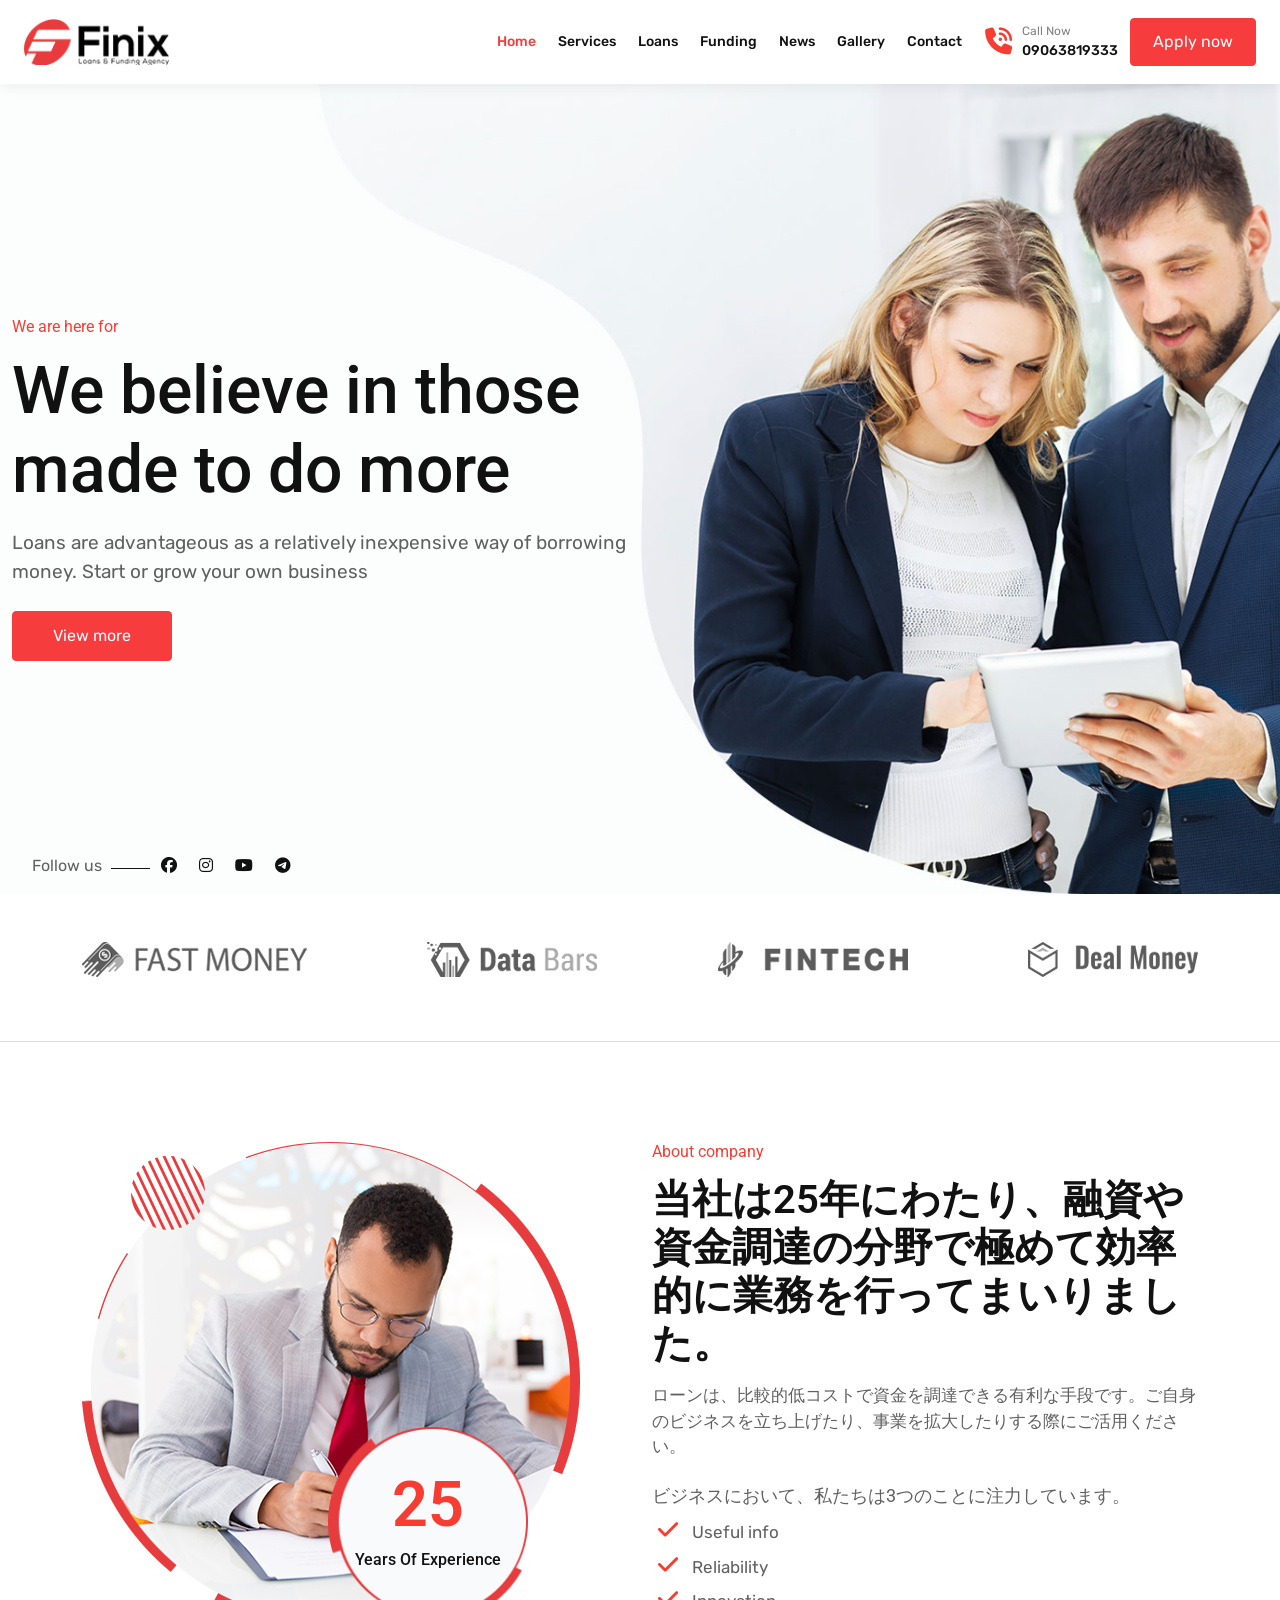
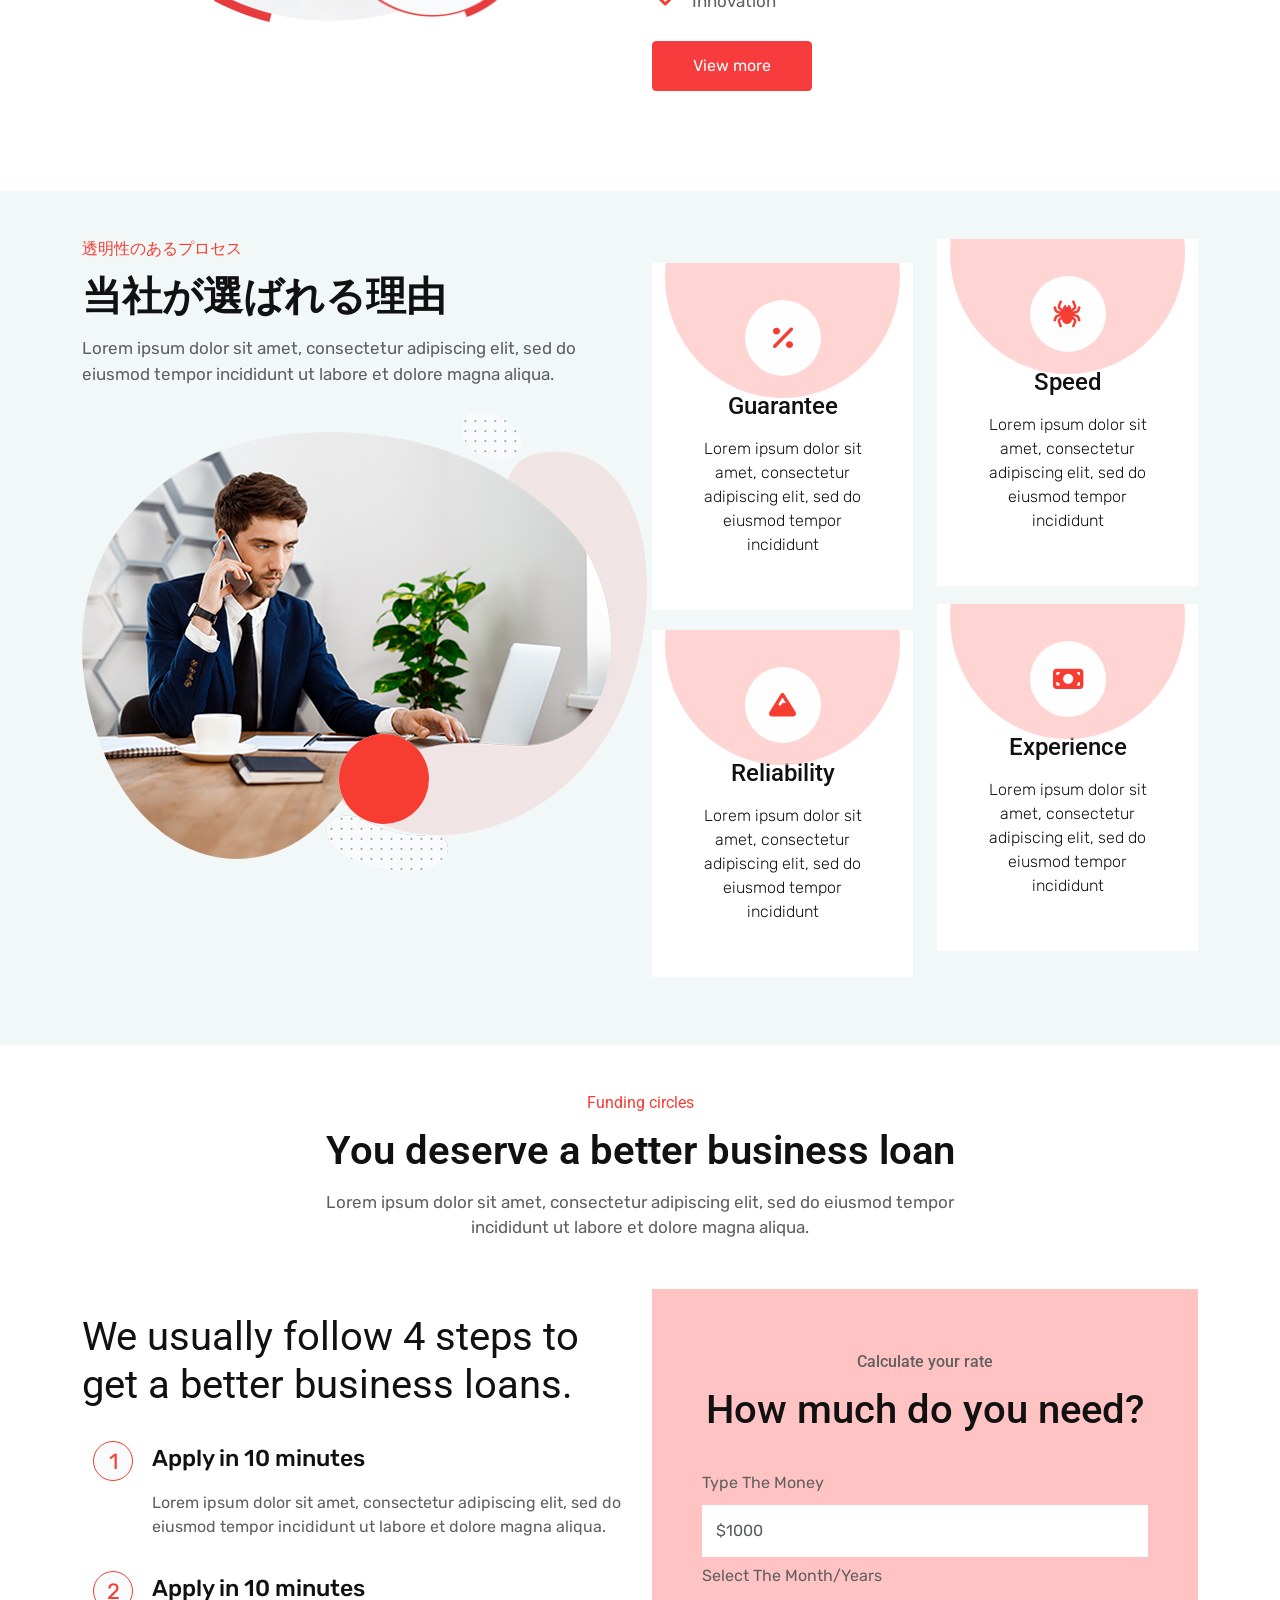
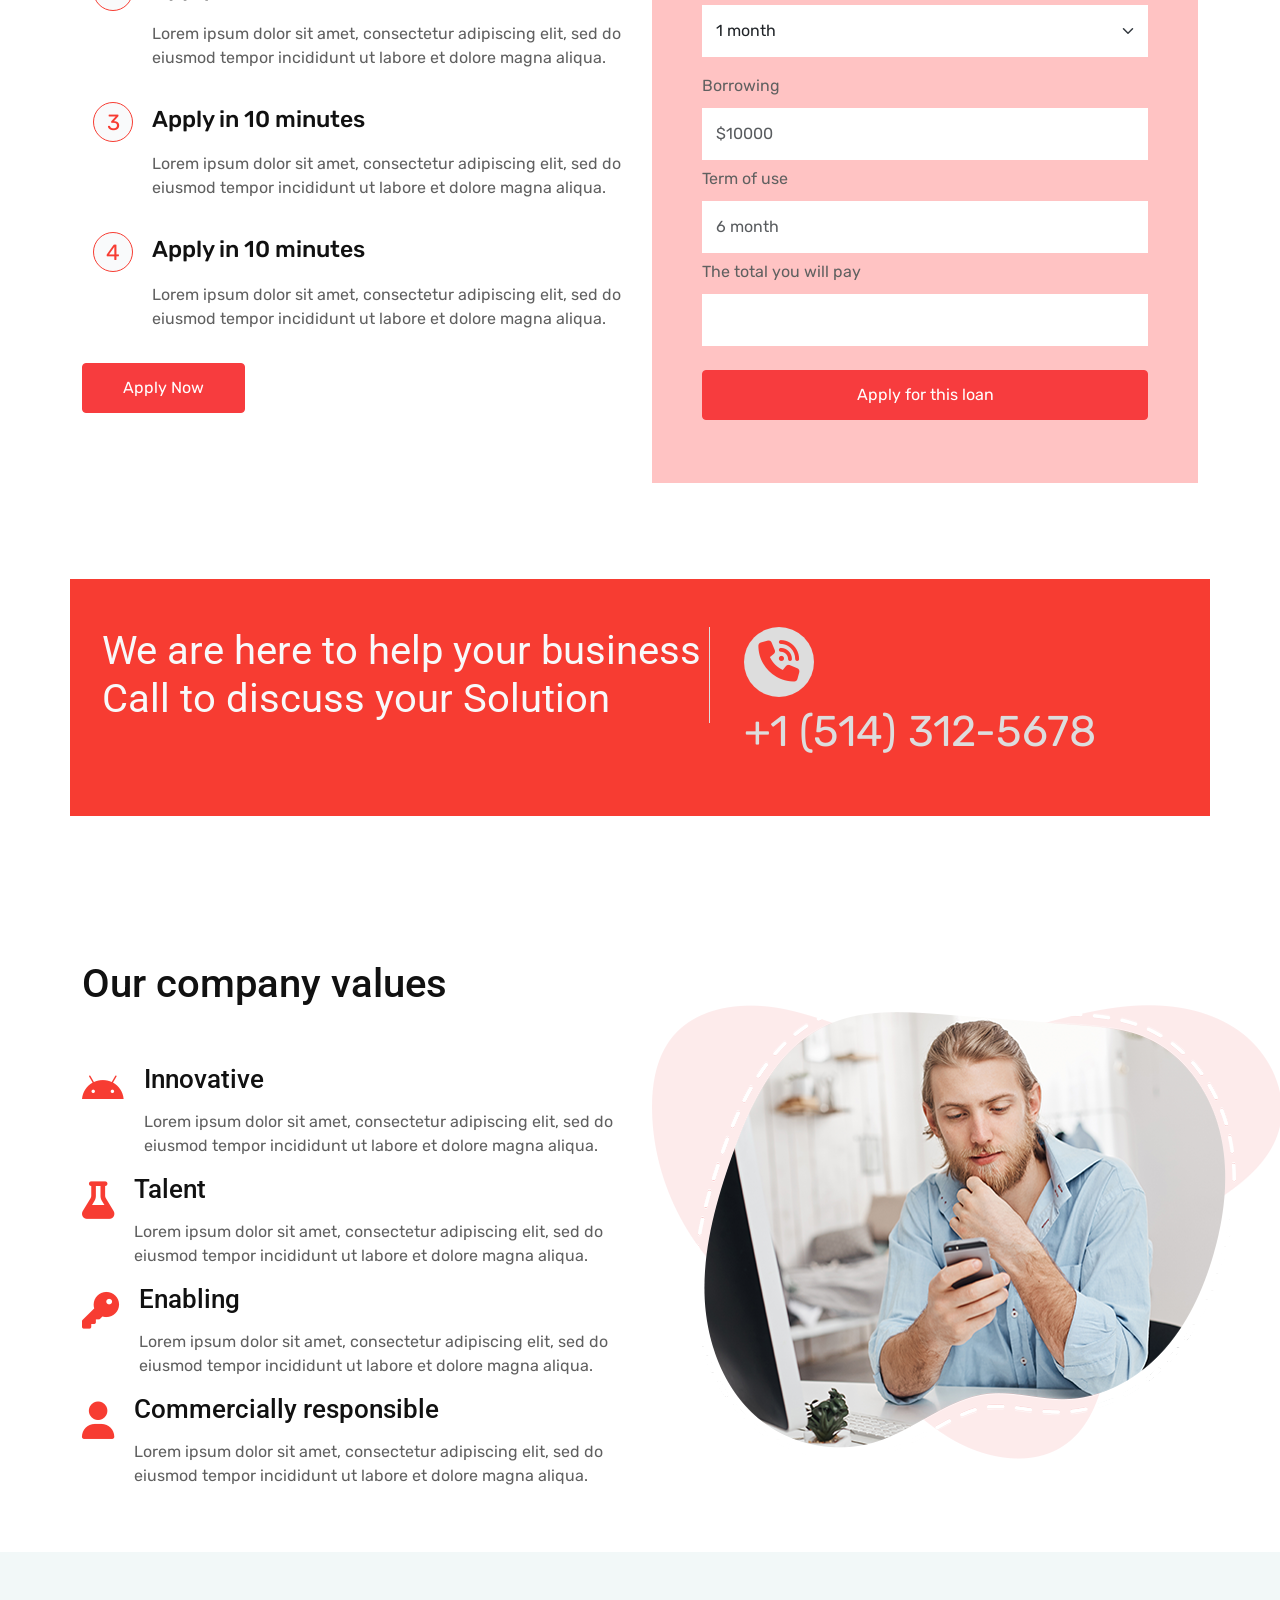
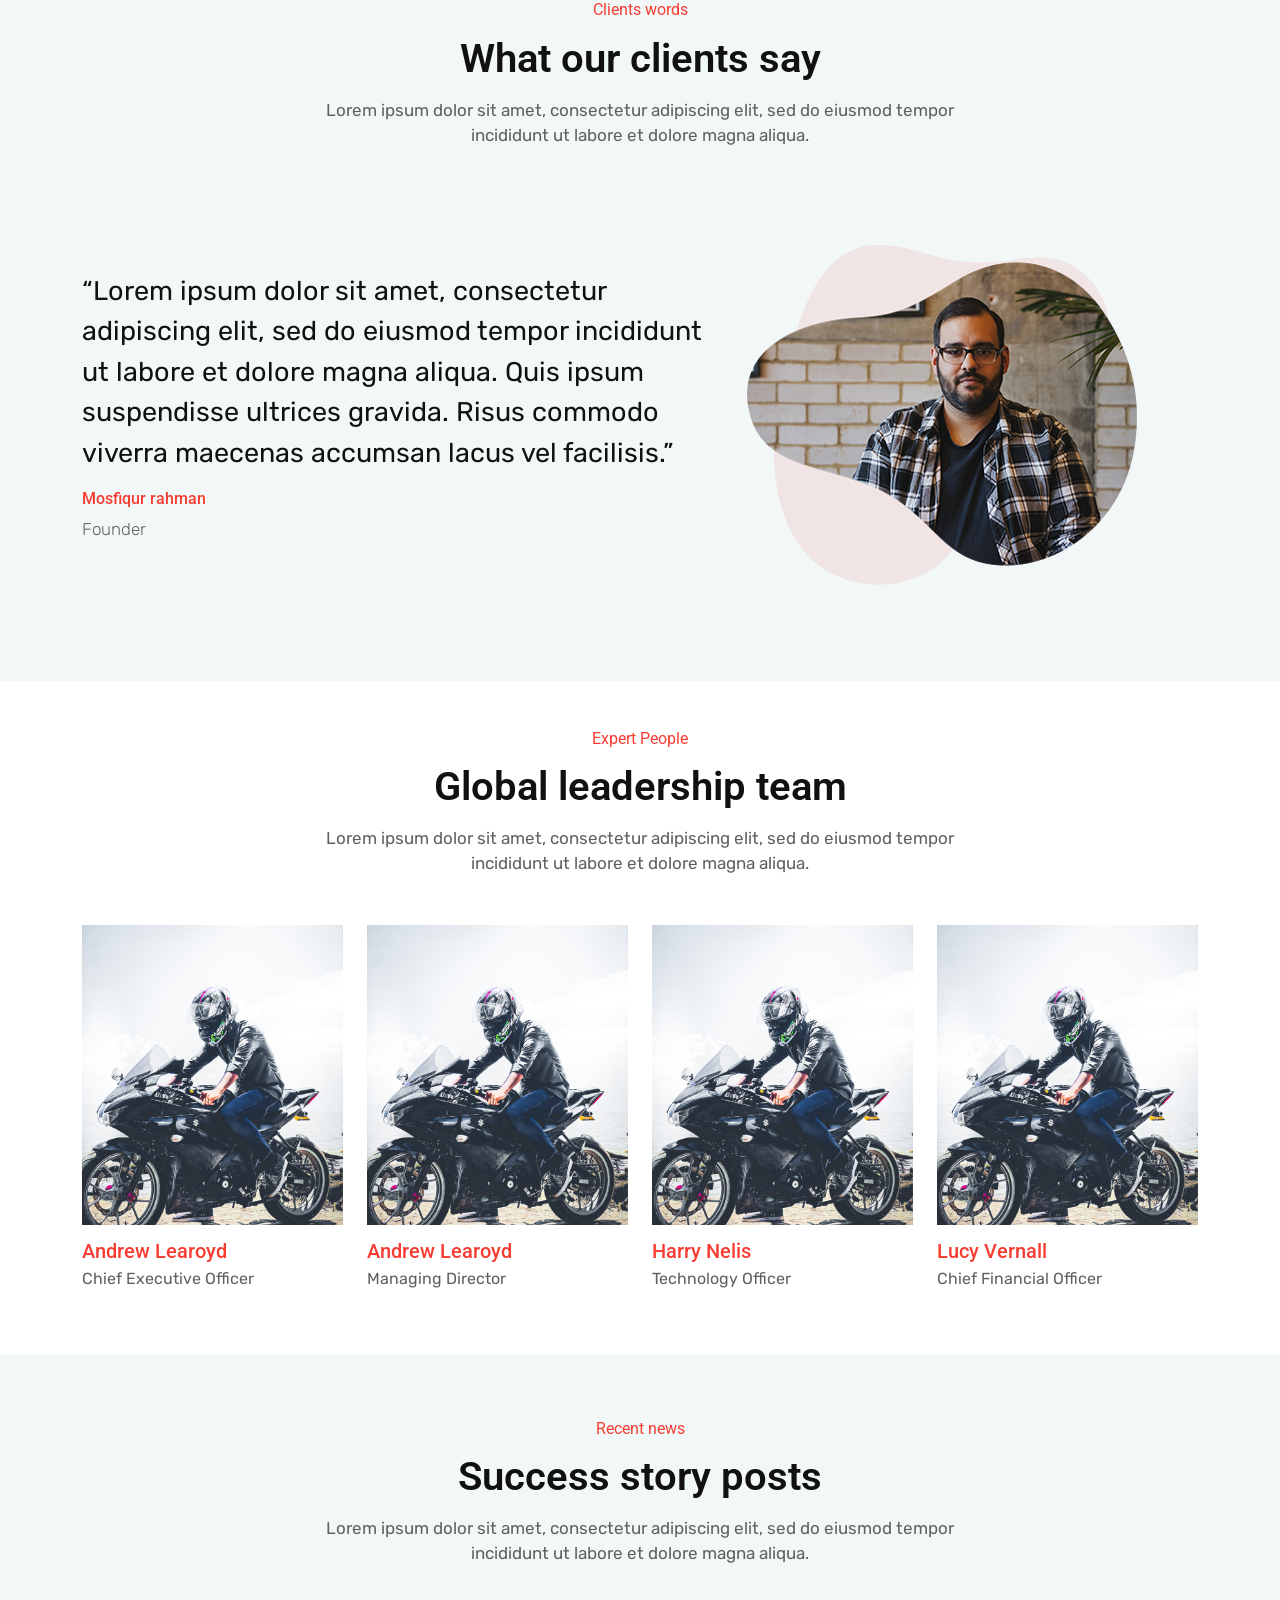
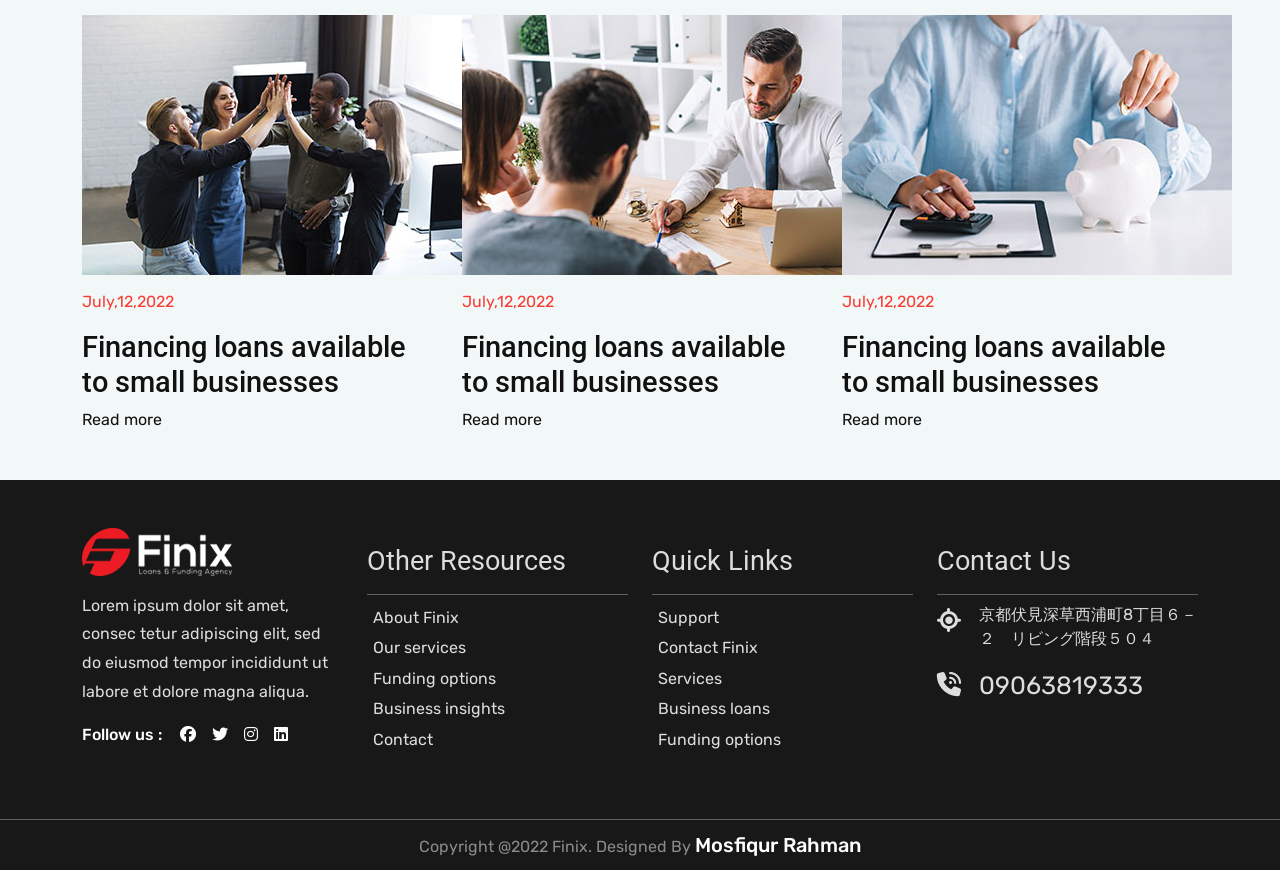
==== index.html @ c104e373 "Add files via upload" ====
<!doctype html>
<html lang="en">

<head>
  <title>Finix</title>
  <!-- Required meta tags -->
  <meta charset="utf-8">
  <meta name="viewport" content="width=device-width, initial-scale=1, shrink-to-fit=no">

  <!-- Font--->
    <link rel="preconnect" href="https://fonts.googleapis.com">
    <link rel="preconnect" href="https://fonts.gstatic.com" crossorigin>
    <link href="https://fonts.googleapis.com/css2?family=Rubik:ital,wght@0,300;0,400;0,500;0,600;0,700;0,800;1,300;1,400;1,500;1,600;1,700&display=swap" rel="stylesheet">
    <link rel="preconnect" href="https://fonts.googleapis.com">
    <link rel="preconnect" href="https://fonts.gstatic.com" crossorigin>
    <link href="https://fonts.googleapis.com/css2?family=Roboto:ital,wght@0,300;0,400;0,500;0,700;0,900;1,300;1,400;1,500;1,700&display=swap" rel="stylesheet">  
    <link rel="stylesheet" href="https://cdnjs.cloudflare.com/ajax/libs/font-awesome/6.2.1/css/all.min.css" integrity="sha512-MV7K8+y+gLIBoVD59lQIYicR65iaqukzvf/nwasF0nqhPay5w/9lJmVM2hMDcnK1OnMGCdVK+iQrJ7lzPJQd1w==" crossorigin="anonymous" referrerpolicy="no-referrer" />
    <!-- Bootstrap CSS v5.2.1 -->
    <link href="https://cdn.jsdelivr.net/npm/bootstrap@5.2.1/dist/css/bootstrap.min.css" rel="stylesheet"
    integrity="sha384-iYQeCzEYFbKjA/T2uDLTpkwGzCiq6soy8tYaI1GyVh/UjpbCx/TYkiZhlZB6+fzT" crossorigin="anonymous">
    <link rel="stylesheet" href="style.css">

</head>

<body>

    <nav class="navbar navbar-expand-xl navbar-light bg-light main-header sticky-top">
        <div class="container-fluid">

        <a class="navbar-brand" href="index.html"><img src="./img/logo.png" alt="Finix home"></a>

        <button class="navbar-toggler d-lg-none" type="button" data-bs-toggle="collapse" data-bs-target="#collapsibleNavId" aria-controls="collapsibleNavId"
          aria-expanded="false" aria-label="Toggle navigation">
          <span class="navbar-toggler-icon"></span>
        </button>

        <div class="collapse navbar-collapse justify-content-end" id="collapsibleNavId">

          <ul class="navbar-nav our-menu">
              <li><a href="index.html" aria-current="page">Home</a></li>
              <li><a href="New%20folder/services.html">Services</a></li>
              <li><a href="New%20folder/loans.html">Loans</a></li>
              <li><a href="New%20folder/funding.html">Funding</a></li>
              <li><a href="New%20folder/news.html">News</a></li>
              <li><a href="New%20folder/gallary.html">Gallery</a></li>
              <li><a href="New%20folder/contact.html">Contact</a></li>
          </ul>
          <div class="header-info d-flex align-items-center">
            <div class="header-call clearfix">
              <div class="header-call-icon float-start mr-3 h-100">
                <span> <i class="fas fa-phone-volume"></i> </span>
              </div>
              <div class="header-call-info">
                <span class="d-block">Call Now</span>
                <a class="d-block" href="tel:0906381933">09063819333</a>
              </div>
            </div>
            <div class="header-button">
              <a href="New%20folder/contact.html" class="btn btn-primary">Apply now</a>
            </div>
          </div>

        </div>
      </div>
    </nav>
    
    <section class="slider-section">
      <div class="container-fluid">
        <div class="row">
          <div class="col-lg-6 slider-content-wrap">
            <div class="slider-content">
              <h6>We are here for</h6>
              <h1>We believe in those made to do more</h1>
              <p>Loans are advantageous as a relatively inexpensive way of borrowing money. Start or grow your own business</p>
              <a href="New%20folder/services.html" class="btn btn-primary">View more</a>
            </div>
            <div class="slider-social">
              <ul class="d-flex">
                <li><span>Follow us</span></li>
                <li><a href="#"><i class="fab fa-facebook"></i></a></li>
                <li><a href="#"><i class="fab fa-instagram"></i></a></li>
                <li><a href="#"><i class="fab fa-youtube"></i></a></li>
                <li><a href="#"><i class="fab fa-telegram"></i></a></li>
              </ul>
            </div>
          </div>
        </div>
      </div>
    </section>
    
    <section class="logo-section py-5">
      <div class="container">
        <div class="row">
          <div class="col-lg-12">
            <div class="client-logo">
              <ul class="d-flex justify-content-between">
                <li><img src="./img/image1.png" alt=""></li>
                <li><img src="./img/image2.png" alt=""></li>
                <li><img src="./img/image4.png" alt=""></li>
                <li><img src="./img/image5.png" alt=""></li>
              </ul>
            </div>
          </div>
        </div>
      </div>
    </section>

    <section class="about-section">
      <div class="container">
        <div class="row">
          <div class="col-lg-6">
            <div class="about-logo">
              <img src="./img/image3.png" alt="">
              <div class="about-logo-text">
                <div class="about-inner-text">
                  <h1>25</h1>
                  <h6>Years Of Experience</h6>
                </div>
              </div>
            </div>
          </div>
          <div class="col-lg-6">
            <div class="about-content">
              <h6>About company</h6>
              <h2>当社は25年にわたり、融資や資金調達の分野で極めて効率的に業務を行ってまいりました。</h2>
              <p>ローンは、比較的低コストで資金を調達できる有利な手段です。ご自身のビジネスを立ち上げたり、事業を拡大したりする際にご活用ください。</p>
              <h5>ビジネスにおいて、私たちは3つのことに注力しています。</h5>
              <ul>
                <li> <span><i class="fas fa-check"></i></span> Useful info</li>
                <li> <span><i class="fas fa-check"></i></span> Reliability</li>
                <li> <span><i class="fas fa-check"></i></span> Innovation</li>
              </ul>
              <a href="New%20folder/services.html" class="btn btn-primary mt-2">View more</a>
            </div>
          </div>
        </div>
      </div>
    </section>

    <section class="why-chosse-us py-5">
      <div class="container">
        <div class="row">
          <div class="col-lg-6">
            <div class="why-us-text">
              <div class="about-content">
                <h6>透明性のあるプロセス</h6>
                <h2>当社が選ばれる理由</h2>
                <p>Lorem ipsum dolor sit amet, consectetur adipiscing elit, sed do eiusmod tempor incididunt ut labore et dolore magna aliqua.</p>
                <img src="./img/choose.png" alt="">
                <a href="#" class="play-animation-btn"><i class="fas fa-play-circle"></i></a>
              </div>
            </div>
          </div>
          <div class="col-lg-6">
            <div class="row">

              <div class="col-lg-6">
                <div class="features-item text-center mt-4">
                  <div class="ft-icon">
                    <i class="fas fa-percent"></i>
                  </div>
                  <h4 class="mb-3 mt-3">Guarantee</h4>
                  <p>Lorem ipsum dolor sit amet, consectetur adipiscing elit, sed do eiusmod tempor incididunt</p>
                </div>
              </div>
              <div class="col-lg-6">
                <div class="features-item text-center">
                  <div class="ft-icon">
                    <i class="fas fa-spider"></i>
                  </div>
                  <h4 class="mb-3 mt-3">Speed</h4>
                  <p>Lorem ipsum dolor sit amet, consectetur adipiscing elit, sed do eiusmod tempor incididunt</p>
                </div>
              </div>
              <div class="col-lg-6">
                <div class="features-item text-center">
                  <div class="ft-icon">
                    <i class="fas fa-mountain"></i>
                  </div>
                  <h4 class="mb-3 mt-3">Reliability</h4>
                  <p>Lorem ipsum dolor sit amet, consectetur adipiscing elit, sed do eiusmod tempor incididunt</p>
                </div>
              </div>
              <div class="col-lg-6">
                <div class="features-item text-center last-col">
                  <div class="ft-icon">
                    <i class="fas fa-money-bill"></i>
                  </div>
                  <h4 class="mb-3 mt-3">Experience</h4>
                  <p>Lorem ipsum dolor sit amet, consectetur adipiscing elit, sed do eiusmod tempor incididunt</p>
                </div>
              </div>
            </div>
          </div>
        </div>
      </div>
    </section>

    <section class="apply-section py-5">
      <div class="container">
        <div class="row">
          <div class="col">
            <div class="apply-title text-center mb-5">
              <div class="about-content">
                <h6>Funding circles</h6>
                <h2>You deserve a better business loan</h2>
                <p>Lorem ipsum dolor sit amet, consectetur adipiscing elit, sed do eiusmod tempor <br> incididunt  ut labore et dolore magna aliqua.</p>
              </div>
            </div>
          </div>
        </div>
        <div class="row">
          <div class="col-lg-6">
            <div class="apply-left-text">
              <h2 class="py-4">We usually follow 4 steps to get a better business loans.</h2>
              <div class="apply-item">
                <ul>
                  <li data-count="1">
                    <strong>Apply in 10 minutes</strong>
                    <p>Lorem ipsum dolor sit amet, consectetur adipiscing elit, sed do eiusmod tempor incididunt ut labore et dolore magna aliqua.</p>
                  </li>
                  <li data-count="2">
                    <strong>Apply in 10 minutes</strong>
                    <p>Lorem ipsum dolor sit amet, consectetur adipiscing elit, sed do eiusmod tempor incididunt ut labore et dolore magna aliqua.</p>
                  </li>
                  <li data-count="3">
                    <strong>Apply in 10 minutes</strong>
                    <p>Lorem ipsum dolor sit amet, consectetur adipiscing elit, sed do eiusmod tempor incididunt ut labore et dolore magna aliqua.</p>
                  </li>
                  <li data-count="4">
                    <strong>Apply in 10 minutes</strong>
                    <p>Lorem ipsum dolor sit amet, consectetur adipiscing elit, sed do eiusmod tempor incididunt ut labore et dolore magna aliqua.</p>
                  </li>
                </ul>
                <a href="New%20folder/contact.html" class="btn btn-primary">Apply Now</a>
              </div>
            </div>
          </div>
          <div class="col-lg-6">
            <div class="Calculate-rate">
              <div class="Calculate-title text-center">
                <h6>Calculate your rate</h6>
                <h2>How much do you need?</h2>
              </div>
              <div class="Calculate-from">

                <div class="form-group">
                  <label for="Type The Money">Type The Money</label>
                  <input type="text"
                    class="form-control"  id="Type The Money" aria-describedby="helpId" placeholder="$1000">
                </div>
                <div class="form-group">
                  <label for="Select" class="form-label">Select The Month/Years</label>
                  <select class="form-select form-select-md"  id="Select">
                    <option selected>1 month</option>
                    <option value="">2 month</option>
                    <option value="">3 month</option>
                    <option value="">4 month</option>
                    <option value="">5 month</option>
                    <option value="">6 month</option>
                    <option value="">7 month</option>
                  </select>
                </div>
                <div class="form-group">
                  <label for="Borrowing">Borrowing</label>
                  <input type="text"
                    class="form-control"  id="Borrowing" aria-describedby="helpId" placeholder="$10000">
                </div>
                <div class="form-group">
                  <label for="Term of use">Term of use</label>
                  <input type="text"
                    class="form-control"  id="Term of use" aria-describedby="helpId" placeholder="6 month">
                </div>
                <div class="form-group">
                  <label for="The total you will pay">The total you will pay</label>
                  <input type="text"
                    class="form-control"  id="The total you will pay" aria-describedby="helpId" placeholder="">
                </div>
                <button class="btn btn-primary w-100 mt-4">Apply for this loan</button>

              </div>
            </div>
          </div>
        </div>
      </div>
    </section>


    <section class="solution-section py-5">
      <div class="container">
        <div class="row s-r py-5 text-light">
          <div class="col-lg-7">
            <div class="solution-text">
              <h1>We are here to help your business Call to discuss your Solution</h1>
            </div>
          </div>
          <div class="col-lg-5 clearfix">
            <div class="solution-call-icon float-start">
               <i class="fas fa-phone-volume"></i>
            </div>
            <div class="solution-call">
              <a href="tel:+1 (514) 312-5678">+1 (514) 312-5678</a>
            </div>
          </div>
        </div>
      </div>
    </section>

    <section class="values-section py-5">
      <div class="container">
        <div class="row">
          <div class="col-lg-6">
            <div class="values-title">
              <h2 class="py-5">Our company values</h2>

              <div class="values-items d-flex">
                <div class="values-icon">
                  <i class="fa-brands fa-android"></i>
                </div>
                <div class="values-texts">
                  <h4>Innovative</h4>
                  <p>Lorem ipsum dolor sit amet, consectetur adipiscing elit, sed do eiusmod tempor incididunt ut labore et dolore magna aliqua.</p>
                </div>
              </div>
              <div class="values-items d-flex">
                <div class="values-icon">
                  <i class="fa-solid fa-flask"></i>
                </div>
                <div class="values-texts">
                  <h4>Talent</h4>
                  <p>Lorem ipsum dolor sit amet, consectetur adipiscing elit, sed do eiusmod tempor incididunt ut labore et dolore magna aliqua.</p>
                </div>
              </div>
              <div class="values-items d-flex">
                <div class="values-icon">
                  <i class="fa-solid fa-key"></i>
                </div>
                <div class="values-texts">
                  <h4>Enabling</h4>
                  <p>Lorem ipsum dolor sit amet, consectetur adipiscing elit, sed do eiusmod tempor incididunt ut labore et dolore magna aliqua.</p>
                </div>
              </div>
              <div class="values-items d-flex">
                <div class="values-icon">
                  <i class="fa-solid fa-user"></i>
                </div>
                <div class="values-texts">
                  <h4>Commercially responsible</h4>
                  <p>Lorem ipsum dolor sit amet, consectetur adipiscing elit, sed do eiusmod tempor incididunt ut labore et dolore magna aliqua.</p>
                </div>
              </div>

            </div>
          </div>
          <div class="col-lg-6">
            <div class="values-p">
              <img src="./img/company2.png" alt="">
            </div>
          </div>
        </div>
      </div>
    </section>

    <section class="testimonial-section py-5">
      <div class="container">
        <div class="row">
          <div class="col-lg-2"></div>
          <div class="col-lg-8">
            <div class="apply-title text-center mb-5">
              <div class="about-content">
                <h6>Clients words</h6>
                <h2>What our clients say</h2>
                <p>Lorem ipsum dolor sit amet, consectetur adipiscing elit, sed do eiusmod tempor <br> incididunt  ut labore et dolore magna aliqua.</p>
              </div>
            </div>
          </div>
          <div class="col-lg-2"></div>
        </div>
        <div class="row align-items-center py-5">
          <div class="col-lg-7">
            <div class="testimonial-item">
               <p>“Lorem ipsum dolor sit amet, consectetur adipiscing elit, sed do eiusmod tempor incididunt ut labore et dolore magna aliqua. Quis ipsum suspendisse ultrices gravida. Risus commodo viverra maecenas accumsan lacus vel facilisis.”</p>
               <div class="client-name">
                <h6>Mosfiqur rahman</h6>
                <p class="lead">Founder</p>
               </div>
            </div>
          </div>
          <div class="col-lg-5">
            <div class="client-img">
              <img src="./img/man.png" alt="">
            </div>
          </div>
        </div>
      </div>
    </section>

    <section class="team-section py-5">
      <div class="container">
        <div class="row">
          <div class="col">
            <div class="apply-title text-center mb-5">
              <div class="about-content">
                <h6>Expert People</h6>
                <h2> Global leadership team</h2>
                <p>Lorem ipsum dolor sit amet, consectetur adipiscing elit, sed do eiusmod tempor <br> incididunt  ut labore et dolore magna aliqua.</p>
              </div>
            </div>
          </div>
        </div>
        <div class="row">

          <div class="col-lg-3">
            <div class="team-img">
              <img class="team-photo-robel" src="./img/robel.jpg" alt="Robel">
              <div class="member-social">
                <ul>
                  <li><a href="https://www.facebook.com/Mosfiqur69"><i class="fab fa-facebook"></i></a></li>
                  <li><a href="https://www.instagram.com/rahman_mosfiq?igsh=MW5zYWMyODRrdXBiMw%3D%3D&utm_source=qr"><i class="fab fa-instagram"></i></a></li>
                  <li><a href="#"><i class="fab fa-twitter"></i></a></li>
                  <li><a href="#"><i class="fab fa-telegram"></i></a></li>
                </ul>
              </div>
              <div class="member-content">
                <h5>Andrew Learoyd</h5>
                <p>Chief Executive Officer</p>
              </div>
            </div>
          </div>
          <div class="col-lg-3">
            <div class="team-img">
              <img class="team-photo-robel" src="./img/robel.jpg" alt="Robel">
              <div class="member-social">
                <ul>
                  <li><a href="https://www.facebook.com/Mosfiqur69"><i class="fab fa-facebook"></i></a></li>
                  <li><a href="https://www.instagram.com/rahman_mosfiq?igsh=MW5zYWMyODRrdXBiMw%3D%3D&utm_source=qr"><i class="fab fa-instagram"></i></a></li>
                  <li><a href="#"><i class="fab fa-twitter"></i></a></li>
                  <li><a href="#"><i class="fab fa-telegram"></i></a></li>
                </ul>
              </div>
              <div class="member-content">
                <h5>Andrew Learoyd</h5>
                <p>Managing Director</p>
              </div>
            </div>
          </div>
          <div class="col-lg-3">
            <div class="team-img">
              <img class="team-photo-robel" src="./img/robel.jpg" alt="Robel">
              <div class="member-social">
                <ul>
                  <li><a href="https://www.facebook.com/Mosfiqur69"><i class="fab fa-facebook"></i></a></li>
                  <li><a href="https://www.instagram.com/rahman_mosfiq?igsh=MW5zYWMyODRrdXBiMw%3D%3D&utm_source=qr"><i class="fab fa-instagram"></i></a></li>
                  <li><a href="#"><i class="fab fa-twitter"></i></a></li>
                  <li><a href="#"><i class="fab fa-telegram"></i></a></li>
                </ul>
              </div>
              <div class="member-content">
                <h5>Harry Nelis</h5>
                <p>Technology Officer</p>
              </div>
            </div>
          </div>
          <div class="col-lg-3">
            <div class="team-img">
              <img class="team-photo-robel" src="./img/robel.jpg" alt="Robel">
              <div class="member-social">
                <ul>
                  <li><a href="https://www.facebook.com/Mosfiqur69"><i class="fab fa-facebook"></i></a></li>
                  <li><a href="https://www.instagram.com/rahman_mosfiq?igsh=MW5zYWMyODRrdXBiMw%3D%3D&utm_source=qr"><i class="fab fa-instagram"></i></a></li>
                  <li><a href="#"><i class="fab fa-twitter"></i></a></li>
                  <li><a href="#"><i class="fab fa-telegram"></i></a></li>
                </ul>
              </div>
              <div class="member-content">
                <h5>Lucy Vernall</h5>
                <p>Chief Financial Officer</p>
              </div>
            </div>
          </div>
        </div>
      </div>
    </section>

    <section class="blog-scetion py-5">
      <div class="container">
        <div class="row">
          <div class="col">
            <div class="apply-title text-center mb-5">
              <div class="about-content">
                <h6 class="mt-3">Recent news</h6>
                <h2>Success story posts</h2>
                <p>Lorem ipsum dolor sit amet, consectetur adipiscing elit, sed do eiusmod tempor <br> incididunt  ut labore et dolore magna aliqua.</p>
              </div>
            </div>
          </div>
        </div>
        <div class="row">

          <div class="col-lg-4">
            <div class="blog-item">
              <div class="blog-img">
                <img src="./img/image2.jpg" alt="">
              </div>
              <p>July,12,2022</p>
              <h2>Financing loans available to small businesses</h2>
              <a href="New%20folder/news.html" class="blog-btn">Read more</a>
            </div>
          </div>
          <div class="col-lg-4">
            <div class="blog-item">
              <div class="blog-img">
                <img src="./img/image1.jpg" alt="">
              </div>
              <p>July,12,2022</p>
              <h2>Financing loans available to small businesses</h2>
              <a href="New%20folder/news.html" class="blog-btn">Read more</a>
            </div>
          </div>
          <div class="col-lg-4">
            <div class="blog-item">
              <div class="blog-img">
                <img src="./img/image3.jpg" alt="">
              </div>
              <p>July,12,2022</p>
              <h2>Financing loans available to small businesses</h2>
              <a href="New%20folder/news.html" class="blog-btn">Read more</a>
            </div>
          </div>

        </div>
      </div>
    </section>

    <section class="footer-section py-5">
      <div class="footer-top">
        <div class="container">
          <div class="row">

            <div class="col-lg-3"> 
              <div class="widght-1">
                <img src="./img/logo2.png" alt="">
              <p>Lorem ipsum dolor sit amet, consec tetur adipiscing elit, sed do eiusmod tempor incididunt ut labore et dolore magna aliqua.</p>
              <ul>
                <li><span>Follow us :</span></li>
                <li><a href="https://www.facebook.com/Mosfiqur69"><i class="fab fa-facebook"></i></a></li>
                <li><a href="#"><i class="fab fa-twitter"></i></a></li>
                <li><a href="https://www.instagram.com/rahman_mosfiq?igsh=MW5zYWMyODRrdXBiMw%3D%3D&utm_source=qr"><i class="fab fa-instagram"></i></a></li>
                <li><a href="#"><i class="fab fa-linkedin"></i></a></li>
              </ul>
              </div>
            </div>
            <div class="col-lg-3"> 
              <div class="widght">
                <h2>Other Resources</h2>
              <ul>
                <li><a href="New%20folder/services.html">About Finix</a></li>
                <li><a href="New%20folder/loans.html">Our services</a></li>
                <li><a href="New%20folder/funding.html">Funding options</a></li>
                <li><a href="New%20folder/news.html">Business insights</a></li>
                <li><a href="New%20folder/contact.html">Contact</a></li>
              </ul>
              </div>
            </div>
            <div class="col-lg-3"> 
              <div class="widght">
                <h2>Quick Links</h2>
                <ul>
                  <li><a href="New%20folder/contact.html">Support</a></li>
                  <li><a href="New%20folder/contact.html">Contact Finix</a></li>
                  <li><a href="New%20folder/services.html">Services</a></li>
                  <li><a href="New%20folder/loans.html">Business loans</a></li>
                  <li><a href="New%20folder/funding.html">Funding options</a></li>
                </ul></div>
            </div>
            <div class="col-lg-3"> 
              <div class="widght">
                <h2>Contact Us</h2>
                <div class="widght-item d-flex">
                  <div class="widght-icon">
                    <i class="fas fa-location"></i>
                  </div>
                </div>
                <div class="widght-content">
                  <p>京都伏見深草西浦町8丁目６－２　リビング階段５０４</p>
                </div>
              </div>
              <div class="widght-item d-flex">
                <div class="widght-icon">
                  <i class="fas fa-phone-volume"></i>
                </div>
              </div>
              <div class="widght-content">
                <a href="tel:09063819333">09063819333</a>
              </div>
           </div>
          </div>
        </div>
      </div>
    </section>
    <section>
      <div class="col">
        <div class="footer-bottom">
          <p>Copyright @2022 Finix. Designed By  <span>Mosfiqur Rahman</span></p>
        </div>
      </div>
    </section>
  
  <script src="https://cdn.jsdelivr.net/npm/@popperjs/core@2.11.6/dist/umd/popper.min.js"
    integrity="sha384-oBqDVmMz9ATKxIep9tiCxS/Z9fNfEXiDAYTujMAeBAsjFuCZSmKbSSUnQlmh/jp3" crossorigin="anonymous">
  </script>

  <script src="https://cdn.jsdelivr.net/npm/bootstrap@5.2.1/dist/js/bootstrap.min.js"
    integrity="sha384-7VPbUDkoPSGFnVtYi0QogXtr74QeVeeIs99Qfg5YCF+TidwNdjvaKZX19NZ/e6oz" crossorigin="anonymous">
  </script>
</body>

</html>
---- style.css ----
body,p,span{ 
    font-family: 'Rubik', sans-serif;
}
h1,h2,h3,h4,h5,h6{
    font-family: 'Roboto', sans-serif;
}

/* main header */
.main-header .container-fluid,
.slider-section .container-fluid{
    max-width: 1480px;
}
body .btn-primary{
    background-color: rgb(247, 60, 62) !important;
    border-color: rgb(247, 60, 62);
    padding: 12px 40px;
    font-size: 16px;
    position: relative;
    z-index: 1;
}
body .btn-primary::after{
    content: "";
    position: absolute;
    top: 0;
    left: 0;
    width: 0;
    height: 100%;
    border-color: #111 !important;
    background-color: #111;

    z-index: -1;
    transition: .3s;
}
body .btn-primary:hover::after{
    width: 100%;
}
/* menu */
ul.our-menu{

}
ul.our-menu li{
    
}
ul.our-menu li a{
    text-decoration: none;
    display: inline-block;
    color: #111;
    padding: 10px 18px;
    font-weight: 500;
    transition: .3s;
}
ul.our-menu li a:hover{
    color: rgb(247, 60, 62) ;
}
/* Dropdown menu */
ul.our-menu li{
    position: relative;
}
ul.our-menu li ul{
    position: absolute;
    left: 0;
    top: 140%;
    padding: 10px;
    opacity: 0;
    background:white;
    visibility: hidden;
    transition: all .4s ease-in-out;

}
ul.our-menu li:hover ul{
    opacity: 1;
    visibility: visible;
    top: 100%;
    
}
ul.our-menu li ul li{
    list-style: none;
}
ul.our-menu li ul li a{}

.header-info{}
.header-search{
    width: 60px;
    font-size: 23px;
    margin-right: 20px;
    border-right: 1px solid #111;
}
.header-call{
    width: 244px;
}
.header-call-icon{
    font-size: 32px;
    margin-right: 20px;
    color: rgb(247, 60, 50)
}
.header-call-info span{
    color: gray;
}
.header-call-info a{
    text-decoration: none;
    color: #111;
    font-weight: 500;
}

.business-page{
    color: #111;
}
.business-hero{
    display: flex;
    min-height: 450px;
    align-items: center;
    padding: 76px 0;
    background: linear-gradient(90deg, rgba(255,255,255,.97) 0%, rgba(255,255,255,.91) 42%, rgba(255,255,255,.1) 100%), url("./img/services-tab.png") right center / auto 100% no-repeat, #f7f8fa;
}
.business-hero .container{
    max-width: 1140px;
}
.business-hero .container > *{
    max-width: 610px;
}
.business-eyebrow{
    display: inline-block;
    margin-bottom: 12px;
    color: #f73c3e;
    font-size: 13px;
    font-weight: 600;
    letter-spacing: 1.4px;
    text-transform: uppercase;
}
.business-hero h1{
    margin-bottom: 18px;
    font-size: clamp(40px, 6vw, 64px);
    font-weight: 700;
    line-height: 1.1;
}
.business-hero p{
    margin-bottom: 26px;
    color: #606060;
    font-size: 18px;
    line-height: 1.7;
}
.funding-hero{
    background-image: linear-gradient(90deg, rgba(255,255,255,.97) 0%, rgba(255,255,255,.91) 42%, rgba(255,255,255,.1) 100%), url("./img/choose.png");
    background-position: center, right center;
    background-size: auto, auto 100%;
    background-repeat: no-repeat;
    background-color: #f7f8fa;
}
.news-hero{
    background-image: linear-gradient(90deg, rgba(255,255,255,.97) 0%, rgba(255,255,255,.91) 45%, rgba(255,255,255,.2) 100%), url("./img/company2.png");
}
.contact-hero{
    background-image: linear-gradient(90deg, rgba(255,255,255,.97) 0%, rgba(255,255,255,.91) 45%, rgba(255,255,255,.15) 100%), url("./img/services-tab.png");
}
.business-heading{
    max-width: 720px;
    margin: 0 auto 38px;
}
.business-heading h2,
.business-cta h2{
    margin-bottom: 12px;
    font-size: clamp(30px, 4vw, 42px);
    font-weight: 700;
}
.business-heading > p,
.business-cta p{
    color: #606060;
    line-height: 1.7;
}
.business-card{
    height: 100%;
    padding: 30px 26px;
    border: 1px solid #ececec;
    border-radius: 5px;
    background: #fff;
    transition: transform .25s ease, box-shadow .25s ease, border-color .25s ease;
}
.business-card:hover{
    transform: translateY(-5px);
    border-color: transparent;
    box-shadow: 0 12px 32px rgba(17,17,17,.1);
}
.business-icon{
    display: inline-flex;
    width: 58px;
    height: 58px;
    align-items: center;
    justify-content: center;
    margin-bottom: 20px;
    border-radius: 50%;
    color: #f73c3e;
    background: #fff0f0;
    font-size: 22px;
}
.business-card h3,
.business-step h3{
    margin-bottom: 12px;
    font-size: 21px;
    font-weight: 600;
}
.business-card p,
.business-step p{
    margin-bottom: 18px;
    color: #606060;
    line-height: 1.7;
}
.business-card > a{
    color: #f73c3e;
    font-weight: 500;
    text-decoration: none;
}
.business-card > a i{
    margin-left: 5px;
}
.business-process{
    background: #f7f8fa;
}
.business-step{
    height: 100%;
    padding: 26px 24px;
    background: #fff;
}
.business-step > span{
    display: inline-block;
    margin-bottom: 16px;
    color: #f73c3e;
    font-family: 'Roboto', sans-serif;
    font-size: 32px;
    font-weight: 700;
}
.business-step p{
    margin-bottom: 0;
}
.business-disclaimer{
    margin: 28px auto 0;
    color: #777;
    font-size: 14px;
    text-align: center;
}
.business-cta .container{
    display: flex;
    align-items: center;
    justify-content: space-between;
    gap: 28px;
    padding: 38px 42px;
    border-radius: 6px;
    background: #f7f8fa;
}
.business-cta .container > div{
    max-width: 650px;
}
.business-cta p{
    margin-bottom: 0;
}
.business-cta .btn{
    flex-shrink: 0;
}
.business-cta .btn i{
    margin-right: 7px;
}
.business-footer{
    padding: 22px 0;
    color: #fff;
    background: #111;
}
.business-footer img{
    max-width: 125px;
    max-height: 42px;
    object-fit: contain;
}
.business-footer p{
    margin: 12px 0 0;
    color: #c4c4c4;
    text-align: center;
}
.insight-card{
    height: 100%;
    overflow: hidden;
    border-radius: 5px;
    background: #fff;
    box-shadow: 0 4px 18px rgba(0,0,0,.08);
}
.insight-card > img{
    display: block;
    width: 100%;
    height: 220px;
    object-fit: cover;
}
.insight-content{
    padding: 24px 22px;
}
.insight-content > span{
    display: block;
    margin-bottom: 10px;
    color: #f73c3e;
    font-size: 13px;
    font-weight: 600;
    letter-spacing: 1px;
    text-transform: uppercase;
}
.insight-content h3{
    margin-bottom: 12px;
    font-size: 21px;
    font-weight: 600;
    line-height: 1.35;
}
.insight-content p{
    color: #606060;
    line-height: 1.65;
}
.insight-content a{
    color: #f73c3e;
    font-weight: 500;
    text-decoration: none;
}
.insight-content a i{
    margin-left: 5px;
}
.contact-card{
    text-align: center;
}
.contact-note{
    display: flex;
    max-width: 680px;
    align-items: flex-start;
    gap: 12px;
    margin: 34px auto 0;
    padding: 18px 20px;
    border-left: 3px solid #f73c3e;
    background: #f7f8fa;
}
.contact-note i{
    margin-top: 4px;
    color: #f73c3e;
}
.contact-note p{
    margin: 0;
    color: #606060;
    line-height: 1.6;
}
@media (max-width: 991.98px){
    .business-hero{
        background-position: right bottom;
        background-size: auto 78%;
    }
    .business-hero .container > *{
        max-width: 56%;
    }
    .funding-hero{
        background-position: center, right bottom;
        background-size: auto, auto 70%;
    }
    .header-info{
        padding: 10px 18px 18px;
    }
}
@media (max-width: 575.98px){
    .business-hero{
        min-height: 530px;
        align-items: flex-start;
        padding: 54px 0 190px;
        background-position: right bottom;
        background-size: auto 48%;
    }
    .business-hero .container > *{
        max-width: 100%;
    }
    .business-hero p{
        font-size: 16px;
    }
    .funding-hero{
        background-position: center, right bottom;
        background-size: auto, auto 42%;
    }
    .business-card{
        padding: 26px 22px;
    }
    .business-cta .container{
        align-items: flex-start;
        flex-direction: column;
        padding: 30px 24px;
    }
}

.services-page{
    color: #111;
}
.services-hero{
    position: relative;
    display: flex;
    min-height: 520px;
    align-items: center;
    overflow: hidden;
    padding: 78px 0;
    background: linear-gradient(90deg, rgba(255,255,255,.97) 0%, rgba(255,255,255,.9) 42%, rgba(255,255,255,.12) 100%), url("./img/services-tab.png") right center / auto 100% no-repeat, #f7f8fa;
}
.services-hero .container{
    position: relative;
    max-width: 1140px;
}
.services-hero-copy{
    max-width: 600px;
}
.services-eyebrow{
    display: inline-block;
    margin-bottom: 12px;
    color: #f73c3e;
    font-size: 13px;
    font-weight: 600;
    letter-spacing: 1.4px;
    text-transform: uppercase;
}
.services-hero h1{
    margin-bottom: 18px;
    font-size: clamp(42px, 6vw, 66px);
    font-weight: 700;
    line-height: 1.08;
}
.services-hero-copy > p{
    max-width: 520px;
    margin-bottom: 26px;
    color: #606060;
    font-size: 18px;
    line-height: 1.7;
}
.services-hero-note{
    position: absolute;
    right: 12px;
    bottom: 20px;
    display: flex;
    align-items: center;
    gap: 12px;
    padding: 14px 18px;
    border-radius: 5px;
    background: #fff;
    box-shadow: 0 8px 28px rgba(0,0,0,.12);
    font-weight: 500;
}
.services-note-icon{
    color: #f73c3e;
    font-size: 22px;
}
.services-heading{
    max-width: 700px;
    margin: 0 auto 38px;
}
.services-heading h2,
.services-contact h2{
    margin-bottom: 12px;
    font-size: clamp(30px, 4vw, 42px);
    font-weight: 700;
}
.services-heading > p,
.services-contact p{
    color: #606060;
    line-height: 1.7;
}
.service-card{
    height: 100%;
    padding: 32px 28px;
    border: 1px solid #ececec;
    border-radius: 5px;
    background: #fff;
    transition: transform .25s ease, box-shadow .25s ease, border-color .25s ease;
}
.service-card:hover{
    transform: translateY(-5px);
    border-color: transparent;
    box-shadow: 0 12px 32px rgba(17,17,17,.1);
}
.service-icon{
    display: inline-flex;
    width: 58px;
    height: 58px;
    align-items: center;
    justify-content: center;
    margin-bottom: 22px;
    border-radius: 50%;
    color: #f73c3e;
    background: #fff0f0;
    font-size: 22px;
}
.service-card h3,
.process-step h3{
    margin-bottom: 12px;
    font-size: 21px;
    font-weight: 600;
}
.service-card p,
.process-step p{
    margin-bottom: 18px;
    color: #606060;
    line-height: 1.7;
}
.service-card > a{
    color: #f73c3e;
    font-weight: 500;
    text-decoration: none;
}
.service-card > a i{
    margin-left: 6px;
    transition: transform .2s ease;
}
.service-card > a:hover i{
    transform: translateX(4px);
}
.services-process{
    background: #f7f8fa;
}
.process-step{
    height: 100%;
    padding: 26px 24px;
    background: #fff;
}
.process-number{
    display: inline-block;
    margin-bottom: 18px;
    color: #f73c3e;
    font-family: 'Roboto', sans-serif;
    font-size: 32px;
    font-weight: 700;
}
.process-step p{
    margin-bottom: 0;
}
.services-contact-panel{
    display: flex;
    align-items: center;
    justify-content: space-between;
    gap: 28px;
    padding: 46px;
    border-radius: 6px;
    background: #f7f8fa;
}
.services-contact-panel > div{
    max-width: 650px;
}
.services-contact-panel p{
    margin-bottom: 0;
}
.services-contact-panel .btn{
    flex-shrink: 0;
}
.services-contact-panel .btn i{
    margin-right: 8px;
}
.services-footer{
    padding: 22px 0;
    color: #fff;
    background: #111;
}
.services-footer img{
    max-width: 125px;
    max-height: 42px;
    object-fit: contain;
}
.services-footer p{
    margin: 12px 0 0;
    color: #c4c4c4;
    text-align: center;
}
@media (max-width: 991.98px){
    .services-hero{
        background-position: right bottom;
        background-size: auto 80%;
    }
    .services-hero-copy{
        max-width: 56%;
    }
    .services-hero-note{
        right: 24px;
    }
    .header-info{
        padding: 10px 18px 18px;
    }
}
@media (max-width: 575.98px){
    .services-hero{
        min-height: 550px;
        align-items: flex-start;
        padding: 58px 0 190px;
        background-position: right bottom;
        background-size: auto 48%;
    }
    .services-hero-copy{
        max-width: 100%;
    }
    .services-hero-copy > p{
        font-size: 16px;
    }
    .services-hero-note{
        right: 12px;
        bottom: 12px;
        font-size: 13px;
    }
    .service-card{
        padding: 26px 22px;
    }
    .services-contact-panel{
        align-items: flex-start;
        flex-direction: column;
        padding: 30px 24px;
    }
}

.gallery-section .apply-title h1{
    font-size: 42px;
    font-weight: 700;
}
.gallery-section .apply-title p{
    color: #606060;
}
.gallery-card{
    height: 100%;
    margin: 0;
    overflow: hidden;
    background: #fff;
    box-shadow: 0 4px 18px rgba(0, 0, 0, .1);
}
.gallery-card img{
    display: block;
    width: 100%;
    height: 260px;
    object-fit: cover;
}
.gallery-card figcaption{
    padding: 16px 20px;
    font-weight: 500;
}
.gallery-carousel{
    max-width: 1000px;
    margin: 0 auto;
    background: #111;
}
.gallery-carousel .carousel-item img{
    height: min(65vh, 560px);
    min-height: 280px;
    object-fit: contain;
}
.gallery-carousel .carousel-caption{
    right: 0;
    bottom: 0;
    left: 0;
    padding: 36px 16px 28px;
    background: linear-gradient(transparent, rgba(0, 0, 0, .75));
}
.gallery-page{
    color: #111;
}
.gallery-hero{
    min-height: 470px;
    display: flex;
    align-items: center;
    padding: 80px 0;
    color: #fff;
    background: linear-gradient(90deg, rgba(10, 20, 34, .88), rgba(10, 20, 34, .25)), url("./img/main-banner2.jpg") center 45% / cover no-repeat;
}
.gallery-hero .container{
    max-width: 1140px;
}
.gallery-eyebrow{
    display: inline-block;
    margin-bottom: 12px;
    color: #f73c3e;
    font-size: 14px;
    font-weight: 600;
    letter-spacing: 1.5px;
    text-transform: uppercase;
}
.gallery-hero h1{
    max-width: 700px;
    margin-bottom: 18px;
    font-size: clamp(42px, 6vw, 68px);
    font-weight: 700;
    line-height: 1.08;
}
.gallery-hero-copy{
    max-width: 550px;
    margin-bottom: 28px;
    color: rgba(255, 255, 255, .86);
    font-size: 18px;
    line-height: 1.7;
}
.gallery-heading{
    max-width: 700px;
    margin: 0 auto 34px;
}
.gallery-heading h2,
.gallery-cta h2{
    margin-bottom: 12px;
    font-size: clamp(30px, 4vw, 42px);
    font-weight: 700;
}
.gallery-heading > p,
.gallery-cta p{
    color: #606060;
    line-height: 1.7;
}
.gallery-carousel{
    max-width: 1000px;
    margin: 0 auto;
    overflow: hidden;
    border-radius: 8px;
    background: #111;
    box-shadow: 0 16px 40px rgba(17, 17, 17, .14);
}
.gallery-carousel .carousel-item img{
    height: min(65vh, 560px);
    min-height: 280px;
    object-fit: cover;
}
.gallery-carousel .carousel-caption{
    right: 0;
    bottom: 0;
    left: 0;
    padding: 70px 70px 38px;
    background: linear-gradient(transparent, rgba(0, 0, 0, .78));
}
.gallery-carousel .carousel-caption h3{
    margin: 0;
    font-size: clamp(20px, 3vw, 30px);
    font-weight: 600;
}
.gallery-people{
    background: #f7f8fa;
}
.gallery-card{
    height: 100%;
    margin: 0;
    overflow: hidden;
    border-radius: 6px;
    background: #fff;
    box-shadow: 0 4px 18px rgba(0, 0, 0, .08);
}
.gallery-card img{
    display: block;
    width: 100%;
    height: 300px;
    object-fit: cover;
    transition: transform .35s ease;
}
.gallery-card:hover img{
    transform: scale(1.04);
}
.gallery-card figcaption{
    padding: 22px 22px 18px;
}
.gallery-card figcaption h3{
    margin-bottom: 8px;
    font-size: 20px;
    font-weight: 600;
}
.gallery-card figcaption p{
    margin: 0;
    color: #606060;
    line-height: 1.6;
}
.gallery-cta{
    background: #fff;
}
.gallery-cta p{
    margin-bottom: 22px;
}
.gallery-footer{
    padding: 22px 0;
    color: #fff;
    background: #111;
}
.gallery-footer img{
    max-width: 125px;
    max-height: 42px;
    object-fit: contain;
}
.gallery-footer p{
    margin: 12px 0 0;
    color: #c4c4c4;
    text-align: center;
}
@media (max-width: 575.98px){
    .gallery-hero{
        min-height: 420px;
        padding: 64px 0;
    }
    .gallery-hero-copy{
        font-size: 16px;
    }
    .gallery-carousel .carousel-item img{
        height: 340px;
        min-height: 0;
    }
    .gallery-carousel .carousel-caption{
        padding: 54px 36px 28px;
    }
    .gallery-card img{
        height: 260px;
    }
}
.gallery-carousel .carousel-caption h5{
    margin: 0;
}

/* Shared layout and navigation */
html{
    scroll-behavior: smooth;
    scroll-padding-top: 96px;
}
body{
    margin: 0;
    color: #111;
    font-family: 'Rubik', sans-serif;
}
.main-header{
    min-height: 84px;
    padding: 8px 0;
    background: #fff !important;
    box-shadow: 0 2px 14px rgba(17,17,17,.07);
    z-index: 1030;
}
.main-header .container-fluid{
    width: 100%;
    max-width: 1480px;
    margin-inline: auto;
    padding-inline: 24px;
}
.main-header .navbar-brand{
    display: inline-flex;
    align-items: center;
    margin-right: 28px;
}
.main-header .navbar-brand img{
    display: block;
    width: 145px;
    max-height: 48px;
    object-fit: contain;
}
.main-header .navbar-collapse{
    align-items: center;
}
.main-header .our-menu{
    align-items: center;
    margin: 0;
    padding: 0;
}
.main-header .our-menu > li > a{
    padding: 12px 11px;
    white-space: nowrap;
    font-size: 14px;
}
.main-header .our-menu > li > a[aria-current="page"]{
    color: #f73c3e;
}
.main-header .our-menu li ul{
    min-width: 190px;
    margin: 0;
    border-radius: 4px;
    box-shadow: 0 10px 28px rgba(17,17,17,.12);
    z-index: 10;
}
.main-header .our-menu li ul a{
    width: 100%;
    padding: 9px 12px;
}
.main-header .header-info{
    flex: 0 0 auto;
    gap: 12px;
    margin-left: 12px;
}
.main-header .header-call{
    display: flex;
    width: auto;
    align-items: center;
}
.main-header .header-call-icon{
    margin-right: 10px;
    font-size: 27px;
}
.main-header .header-call-info{
    white-space: nowrap;
}
.main-header .header-call-info span{
    font-size: 12px;
}
.main-header .header-call-info a{
    font-size: 14px;
}
.main-header .header-button .btn-primary{
    padding: 11px 22px;
    white-space: nowrap;
}
.business-hero,
.services-hero,
.gallery-hero{
    min-height: 500px;
}
.slider-content-wrap{
    height: auto;
    min-height: 500px;
}
.business-section,
.business-process,
.business-cta,
.services-intro,
.services-process,
.services-contact,
.gallery-feature,
.gallery-people,
.gallery-cta{
    padding-block: clamp(56px, 7vw, 80px) !important;
}
.business-footer,
.services-footer,
.gallery-footer{
    padding: 22px 0;
    color: #fff;
    background: #111;
}
.business-footer img,
.services-footer img,
.gallery-footer img{
    max-width: 125px;
    max-height: 42px;
    object-fit: contain;
}
.business-footer p,
.services-footer p,
.gallery-footer p{
    margin: 0;
    color: #c4c4c4;
    text-align: center;
}
.btn-primary{
    overflow: hidden;
    border-radius: 4px;
}
@media (max-width: 1199.98px){
    .main-header .container-fluid{
        padding-inline: 20px;
    }
    .main-header .navbar-collapse{
        padding: 12px 0 8px;
    }
    .main-header .our-menu{
        align-items: stretch;
    }
    .main-header .our-menu > li > a{
        display: block;
        padding: 10px 12px;
    }
    .main-header .our-menu li ul{
        position: static;
        display: block;
        padding: 2px 0 6px 16px;
        opacity: 1;
        visibility: visible;
        background: #f7f8fa;
        box-shadow: none;
    }
    .main-header .header-info{
        justify-content: flex-start;
        margin: 8px 0 0;
    }
    .business-hero,
    .services-hero,
    .gallery-hero{
        min-height: 460px;
    }
    .slider-content-wrap{
        min-height: 460px;
    }
}
@media (max-width: 575.98px){
    .main-header .container-fluid{
        padding-inline: 16px;
    }
    .main-header .navbar-brand img{
        width: 128px;
    }
    .main-header .header-info{
        align-items: flex-start !important;
        flex-direction: column;
        gap: 12px;
        padding-inline: 12px;
    }
    .business-hero,
    .services-hero,
    .gallery-hero{
        min-height: 430px;
    }
    .slider-content-wrap{
        min-height: 430px;
    }
    .business-footer .container,
    .services-footer .container,
    .gallery-footer .container{
        gap: 12px;
    }
}

/* Slider-section css */
.slider-section{
    background: url(./img/main-banner2.jpg) no-repeat center center;
    background-size: cover;
}
.slider-content-wrap{
    height: 90vh;
    display: flex;
    align-items: center;
    position: relative;
}
.slider-content{
    
}
.slider-content h6{
    color: rgb(247, 60, 50);
    font-weight: 400;
    margin-bottom: 15px;
}
.slider-content h1{
    font-size: 66px;
    margin-bottom: 20px;
}
.slider-content p{
    color: #606060;
    font-weight: 400;
    margin-bottom: 25px;
    font-size: 19px;
}
.slider-social{
    position: absolute;
    left: 0;
    bottom: 0;

}
.slider-social ul{}
.slider-social ul li span{
    margin-right: 48px;
    color: #606060;
    position: relative;
    display: inline-block;
}
.slider-social ul li span::after{
    content: "";
    position: absolute;
    width: 39px;
    height: 1px;
    background: #111;
    top: 14px;
    right: -48px;
}
.slider-social ul li{
    list-style: none;
}
.slider-social ul li a{
    padding: 0 11px;
    color: #111;
}

/* logo-section */
.logo-section{
    border-bottom: 1px solid #ddd;
}
.client-logo ul{
    list-style: none;
    padding-left: 0;
}

/* about-section  */
.about-logo{
    position: relative;
}
.about-logo-text{
    position: absolute;
    right: 100px;
    bottom: 0;
    background: url(./img/index.png);
    width: 200px;
    height: 200px;
    background-size: contain;
    background-position: center;
    background-repeat: no-repeat;
    text-align: center;
    display: flex;
    align-items: center;
    justify-content: center;
}
.about-inner-text h1{
    font-size: 63px;
    color: rgb(247, 60, 50);
    font-weight: 600;
}
.about-inner-text h6{
    font-weight: 500;

}
.about-section {
    margin-top: 100px;
    margin-bottom: 100px;
}
.about-content h6{
    color: rgb(247, 60, 50);
    font-weight: 400;
    margin-bottom: 15px;
}
.about-content h5{
    color: #606060;
    font-size: 18px;
    font-weight: 400;
}
.about-content h2{
    font-size: 40px;
    margin-bottom: 15px;
    font-weight: 600;
}
.about-content p{
    color: #606060;
    font-weight: 399;
    margin-bottom: 25px;
    font-size: 17px;
}
.about-content ul{
    list-style: none;
    margin-left: -26px;
}
.about-content ul li{
    line-height: 1.9em;
    font-size: 17px;
    color: #606060;
}
.about-content ul li span{
    font-size: 23px;
    margin-right: 10px;
    color: rgb(247, 60, 50) ;
}

/* why-chosse-us */
.why-chosse-us{
    background: rgb(242, 248, 248);
    
}
.features-item{
    background: white;
    padding: 37px 34px;
    margin-bottom: 20px;
    position: relative;
    overflow: hidden;
    transition: .4s;
}
.features-item::before{
    content: "";
    position: absolute;
    top: -319px;
    right: 0;
    left: 0;
    bottom: 0;
    margin: auto;
    width: 90%;
    height: 70%;
    background: rgba(255, 199, 196, 0.736);
    border-radius: 50%;
}
.features-item:hover{
    transform: translateY(-12px);
}
.ft-icon{}
.ft-icon i{
    color: rgb(247, 60, 50);
    width: 76px;
    height: 76px;
    background: rgb(255, 254, 254);
    line-height: 76px;
    border-radius: 50%;
    font-size: 27px;
    position: relative;
    transition: .4s;
}
.features-item:hover .ft-icon i{
    color: #fff;
    background:  rgb(247, 60, 50);
}
.features-item h4{}
.features-item p{
    font-weight: 300;
}
.last-col{
    margin-top: -26px;
}
.about-content{
    position: relative;
}
.play-animation-btn{
    height: 90px;
    width: 90px;
    background: #fff;
    position: absolute;
    line-height: 90px;
    text-align: center;
    border-radius: 50%;
    font-size: 58px;
    color: rgb(247, 60, 50);
    bottom: 48px;
    left: 47%;
}
.play-animation-btn::before{
    content: "";
    position: absolute;
    top: 0;
    left: 0;
    width: 90px;
    height: 90px;
    line-height: 90px;
    background:  rgb(247, 60, 50);
    border-radius: 50%;
    animation: playbtn 1.5s ease-out infinite;

}
@keyframes playbtn{
    0%,30%{
        transform: scale(0);
        opacity: 1;
    }
    50%{
        transform: scale(1.5);
        opacity: .7;
    }
    100%{
        transform: scale(2);
        opacity: 0;
    }
}

/* Apply-section */
.apply-left-text h2{
    font-size: 40px;
    font-weight: 400;
}
.apply-item{}
.apply-item ul{
    position: relative;
    padding-left: 70px;
}
.apply-item ul li{
    list-style: none;
    position: relative;
    
}
.apply-item ul li::before{
    content: attr(data-count);
    position: absolute;
    top: 0;
    left: -59px;
    width: 40px;
    height: 40px;
    line-height: 40px;
    color: rgb(247, 60, 50);
    background: #f9fafb;
    margin: auto;
    border: 1px solid rgb(247, 60, 50);
    border-radius: 50%;
    text-align: center;
    font-size: 22px;
}
.apply-item ul li strong{
    font-size: 23px;
    font-weight: 500;
    margin-bottom: 16px;
    display: inline-block;
}
.apply-item ul li p{
    color: #606060;
    margin-bottom: 32px;
}

.Calculate-rate{
    background-color: rgb(255, 195, 195);
    padding: 63px 50px;
}
.Calculate-title h6{
    color: #606060;
    margin-bottom: 15px;
}
.Calculate-title h2{
    font-size: 40px;
    font-weight: 500;
    margin-bottom: 30px;
}
.Calculate-from .form-group{}
.Calculate-from .form-group select{
    margin-bottom: 10px;
    margin-top: 7px;
    border-radius: 0;
    border: none;
    padding: 14px;
}
.Calculate-from .form-group label{
    margin-bottom: 10px;
    margin-top: 7px;
    color: #606060;
}
.Calculate-from .form-group input{
    border-radius: 0;
    border: none;
    padding: 14px;
}

/* solution-section */
.s-r{
    background:rgb(247, 60, 50) ;
    padding: 20px;
}
.solution-text h1{
    border-right: 1px solid #ddd;
    font-weight: 400;
    margin-right: 10px;
}
.solution-call-icon {
    font-size: 41px;
    width: 70px;
    height: 70px;
    display: inline-block;
    line-height: 70px;
    background: #ddd;
    text-align: center;
    border-radius: 50%;
    color: rgb(247, 60, 50);
    margin-right: 15px;
}
.solution-call a{
    text-decoration: none;
    color: #ddd;
    font-size: 43px;
    text-align: center;
    margin-top: 72px;
    display: inline-block;
    margin: 3px 0;
}

/* values-section  */
.testimonial-section{
    background: rgb(242, 248, 248) ;
}
.values-section {

}
.values-items{

}
.values-title h2{
    font-size: 40px;

}
.values-icon{
    font-size: 37px;
    margin-right: 20px;
    color: rgb(247, 60, 50);
}
.values-icon i{}
.values-texts h4{
    margin-bottom: 15px;
    font-size: 26px;
}
.values-texts p{
    color: #606060;
}
.values-p{
    margin-top: 88px;
}

.testimonial-item p{
    font-size: 27px;
}
.client-name h6{
    color:rgb(247, 60, 50) ;
}
.client-name p{
    color: #606060;
    font-size: 17px;
}

/* team-section  */
.team-section {}

.team-img{ 
    position: relative;
}
.team-img img{
    
}
.team-img img.team-photo-robel{
    display: block;
    width: 100%;
    height: 300px;
    object-fit: cover;
    object-position: center 12%;
}

.member-social{
    position: absolute;
    bottom: 48px;
    right: 0;
    left: 0;
    margin: auto;
}
.member-social ul{
    text-align: center;
    padding-left: 0;
    margin-bottom: 40px;
}
.member-social ul li{
    list-style: none;
    display: inline-block;
    padding: 4px;

    transition: .4s;
    transform: translateY(40px);
    opacity: 0;
    visibility: hidden;
    
}
.team-img:hover .member-social ul li{
    opacity: 1;
    visibility: visible;
    transform: translateY(0);
}
.team-img .member-social ul li:nth-child(1){
    transition: .2s;
}
.team-img .member-social ul li:nth-child(2){
    transition: .4s;
}
.team-img .member-social ul li:nth-child(3){
    transition: .5s;
}
.team-img .member-social ul li:nth-child(4){
    transition: .6s;
}
.member-social ul li a:hover{
    background:rgb(247, 60, 50) ;
    color:white;
}
.member-social ul li a{
    display: block;
    background:white;
    width: 40px;
    height: 40px;
    line-height: 40px;
    border-radius: 50%;
    margin: auto;
    color: #111;
    font-weight: 600;
    font-size: 18px;
    transition: .3s;
}

.member-content h5{
    margin-top: 14px;
    color: rgb(247, 60, 50);
}
.member-content p{
    color: #606060;
    margin-top: -4px;
}


/* blog-scetion */
.blog-scetion{
    background: rgb(242, 248, 248) ;
}
.blog-item p{
    color: rgb(247, 60, 50);
    margin-top: 15px;
}
.blog-item h2{
    font-size: 29px;
    transition: .4s;
    cursor: pointer;
}
.blog-item h2:hover{
    color: rgb(247, 60, 50);
}

.blog-item:hover .blog-btn{
    letter-spacing: 2px;
    color: rgb(247, 60, 50);
}
.blog-btn{
    text-decoration: none;
    color: #111;
    transition: .4s;
}

.blog-img{}
.blog-img img{}

/* footer-section */
.footer-section{
    background: rgb(24, 24, 24);
}
.footer-top{}

.widght-1{}
.widght-1 img{}
.widght-1 p{
    color: #ddd;
    margin-top: 16px;
    line-height: 1.8rem;
}
.widght-1 ul{
    padding: 0;
}
.widght-1 ul li{
    list-style: none;
    display: inline-block;
}

.widght-1 ul li a{
    color: white;
    padding: 0 6px;
    transition: .4s;
}
.widght-1 ul li a:hover{
    color: rgb(247, 60, 50) ;
}
.widght-1 ul li span{
    margin-right:8px;
    color: #fff;
    font-weight: 500;
}

.widght h2{
    font-size: 27px;
    color: #ddd;
    border-bottom: 1px solid #606060;
    font-weight: 400;
    
    padding: 17px 0;
}
.widght ul{
    padding: 0;
}
.widght ul li{
    list-style: none;
   
}

.widght ul li a{
    color:#ddd;
    padding: 0 6px;
    text-decoration: none;
    line-height: 1.9rem;
    transition: .5s;
}
.widght ul li a:hover{
    letter-spacing: 2px;
    color: rgb(247, 60, 50) ;
}
.widght-icon{
    font-size: 24px;
    margin-right: 20px;
    color:#ddd;
    position: absolute;
}
.widght-icon i{}
.widght-content p{
    font-size: 16px;
    color: #ddd;
    position: relative;
    padding-left: 42px;
}
.widght-content a{
    font-size: 25px;
    color: #ddd;
    position: relative;
    padding-left: 42px;
    text-decoration: none;
}

/* footer-bottom" */
.footer-bottom p{
    border-top: 1px solid #606060;
    text-align: center;
    padding: 10px;
    margin-bottom: -20px;
    background: rgb(24, 24, 24);
    color: rgb(142, 138, 138);
}
.footer-bottom p span{
    color: #fff;
    font-size: 20px;
    font-weight: 500;
    cursor: pointer;
    transition: .3s;
}
.footer-bottom p span:hover{
    color:  rgb(247, 60, 50) ;
}
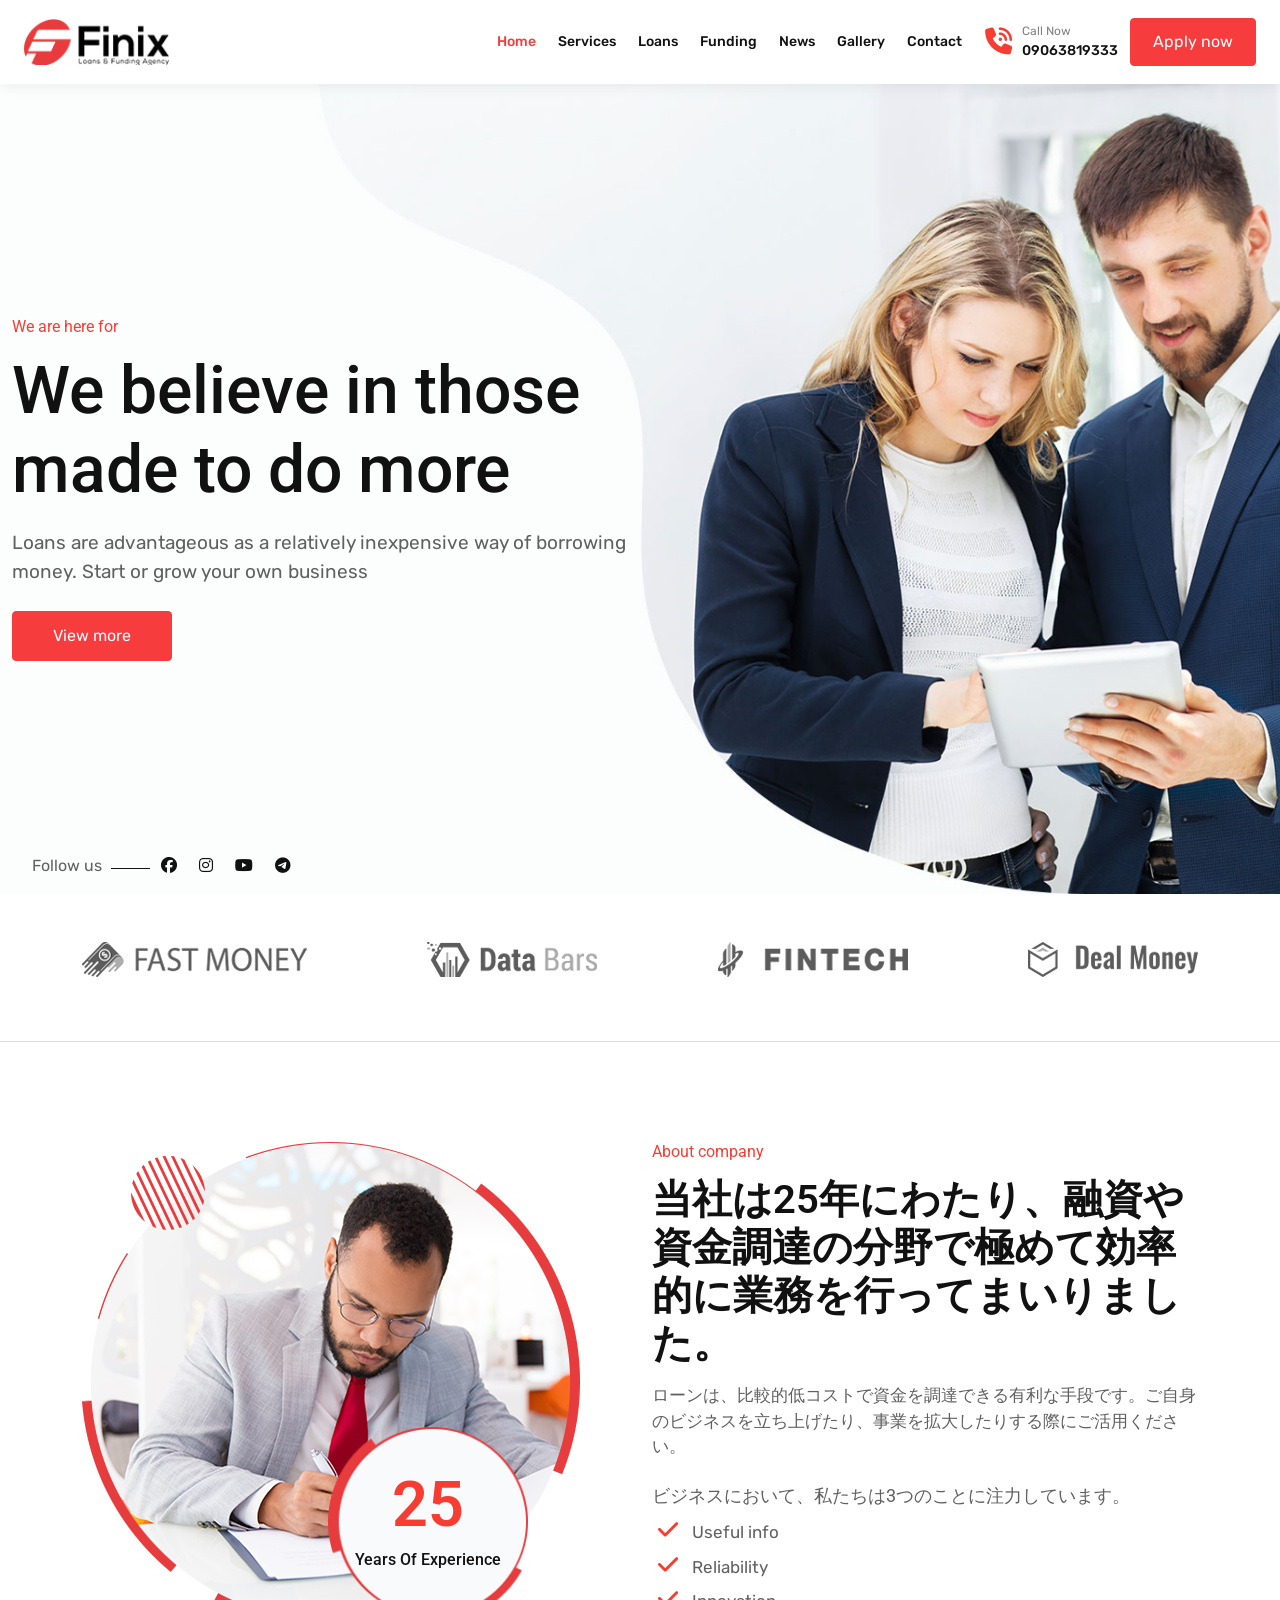
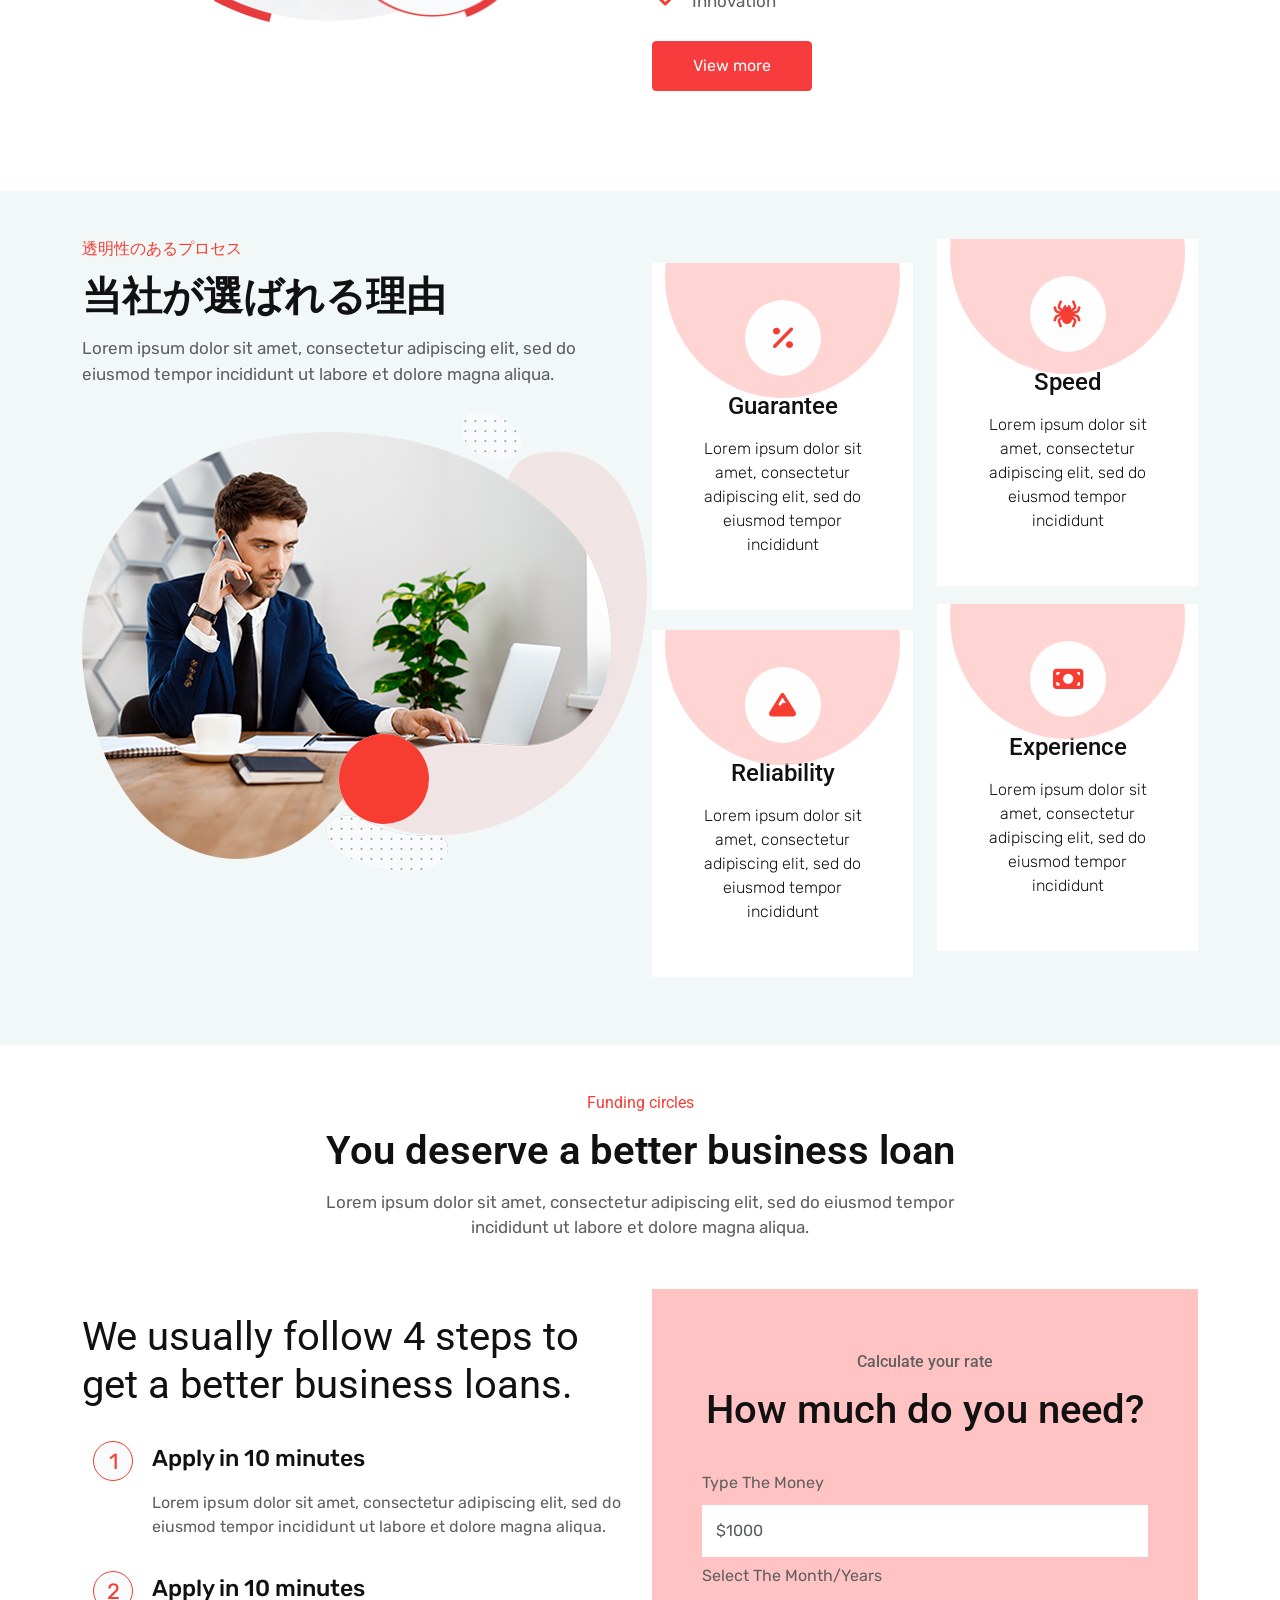
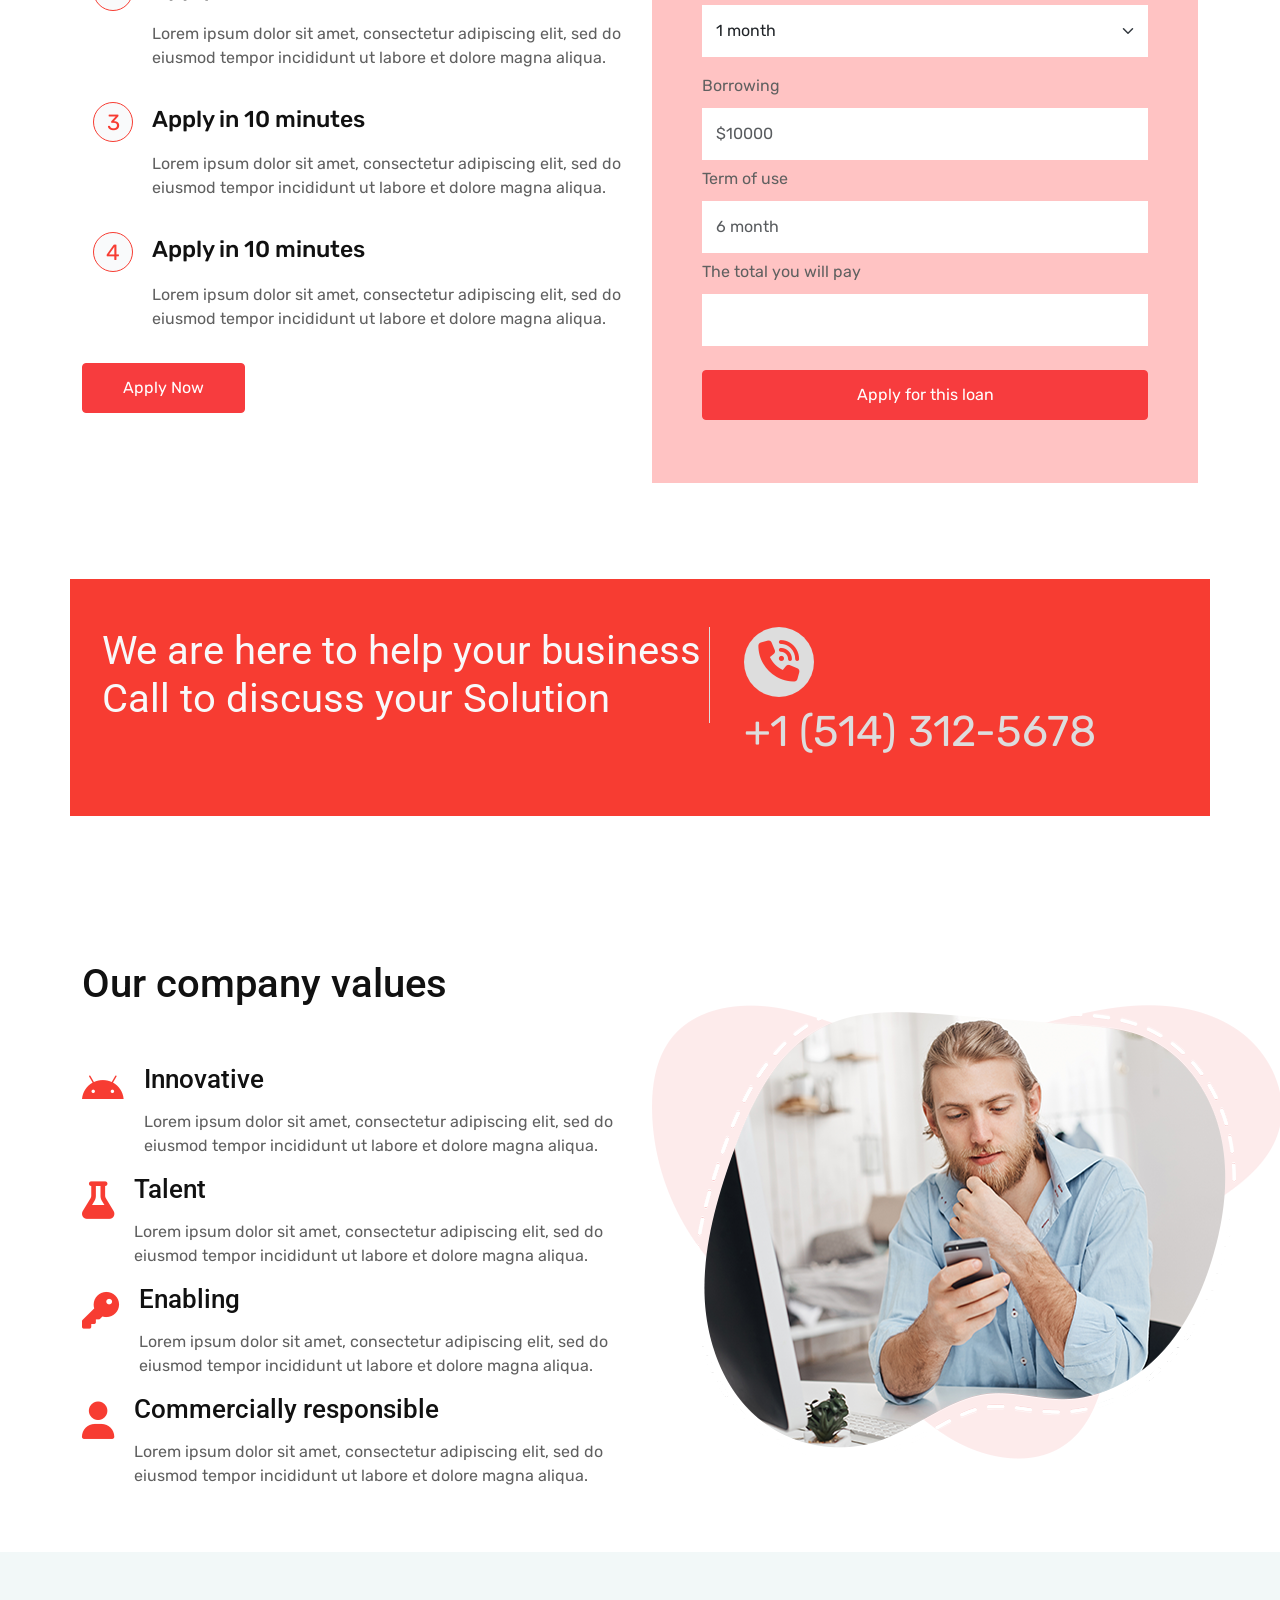
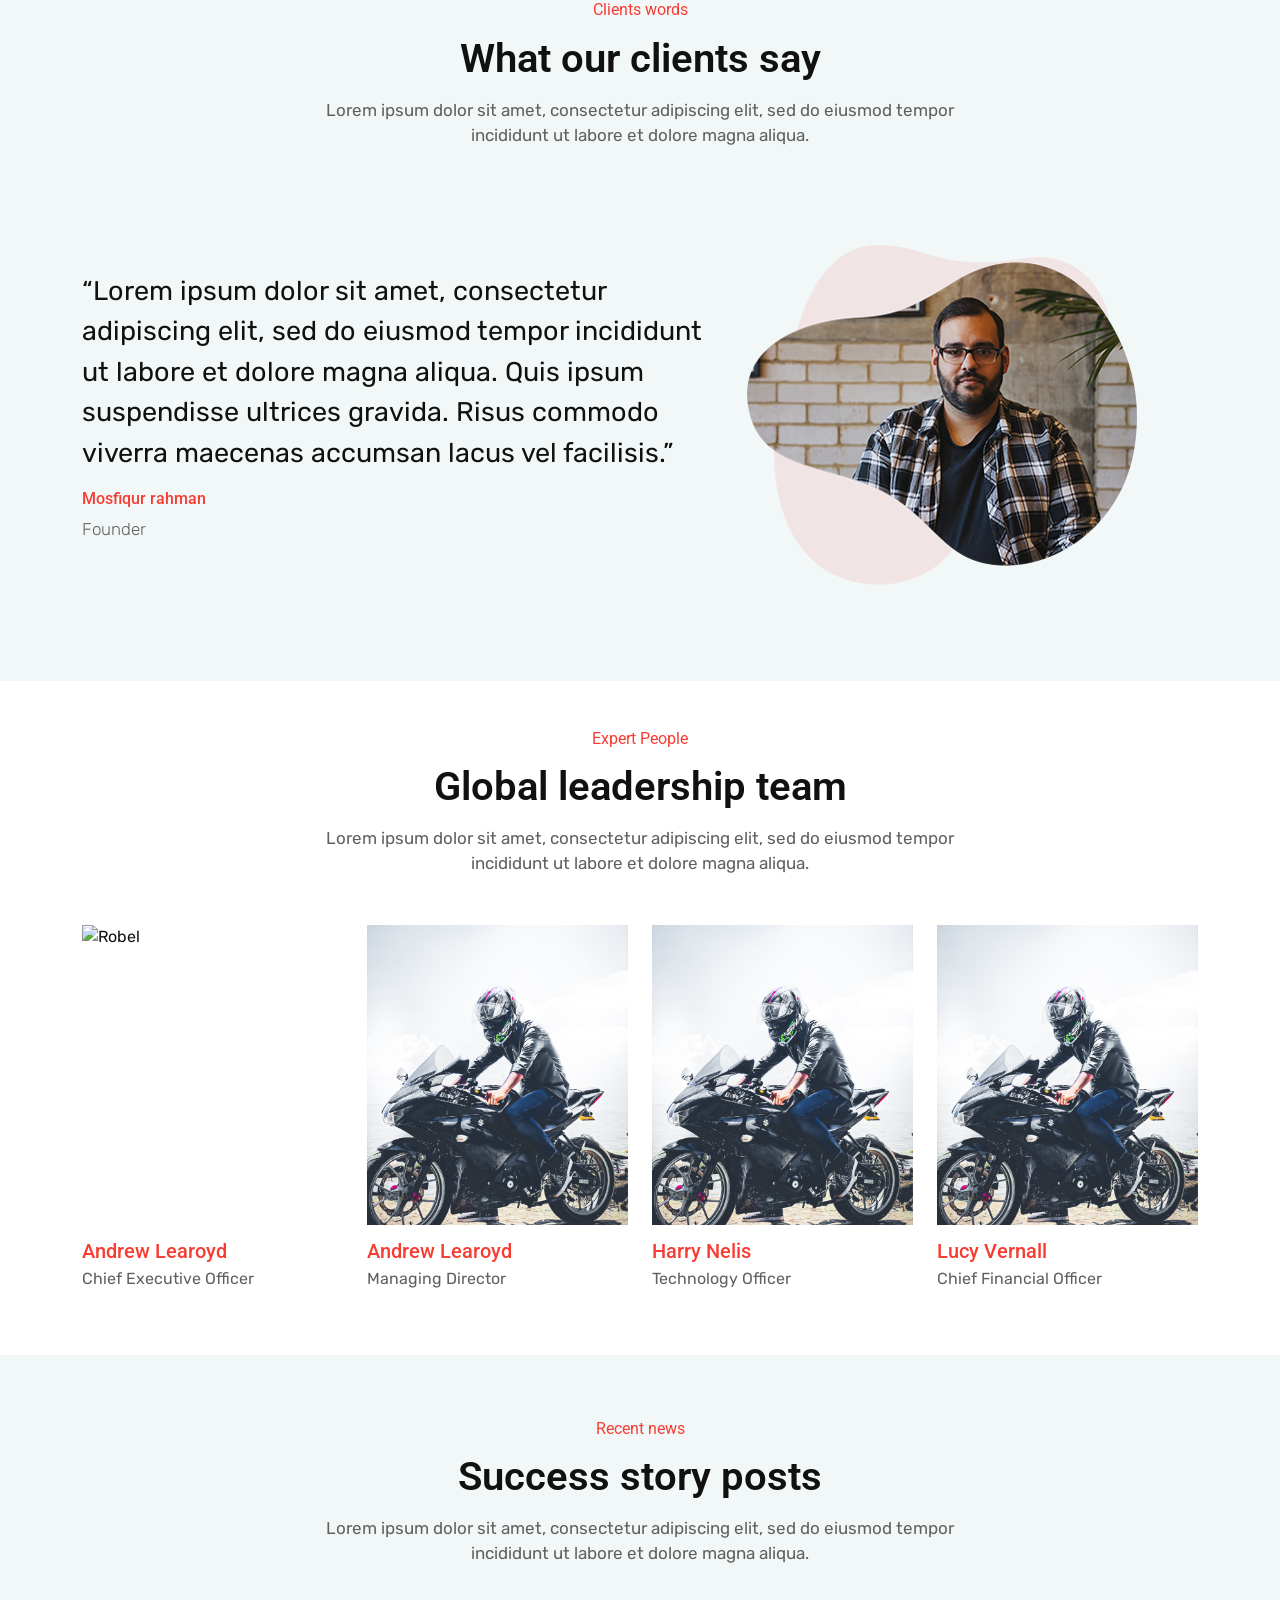
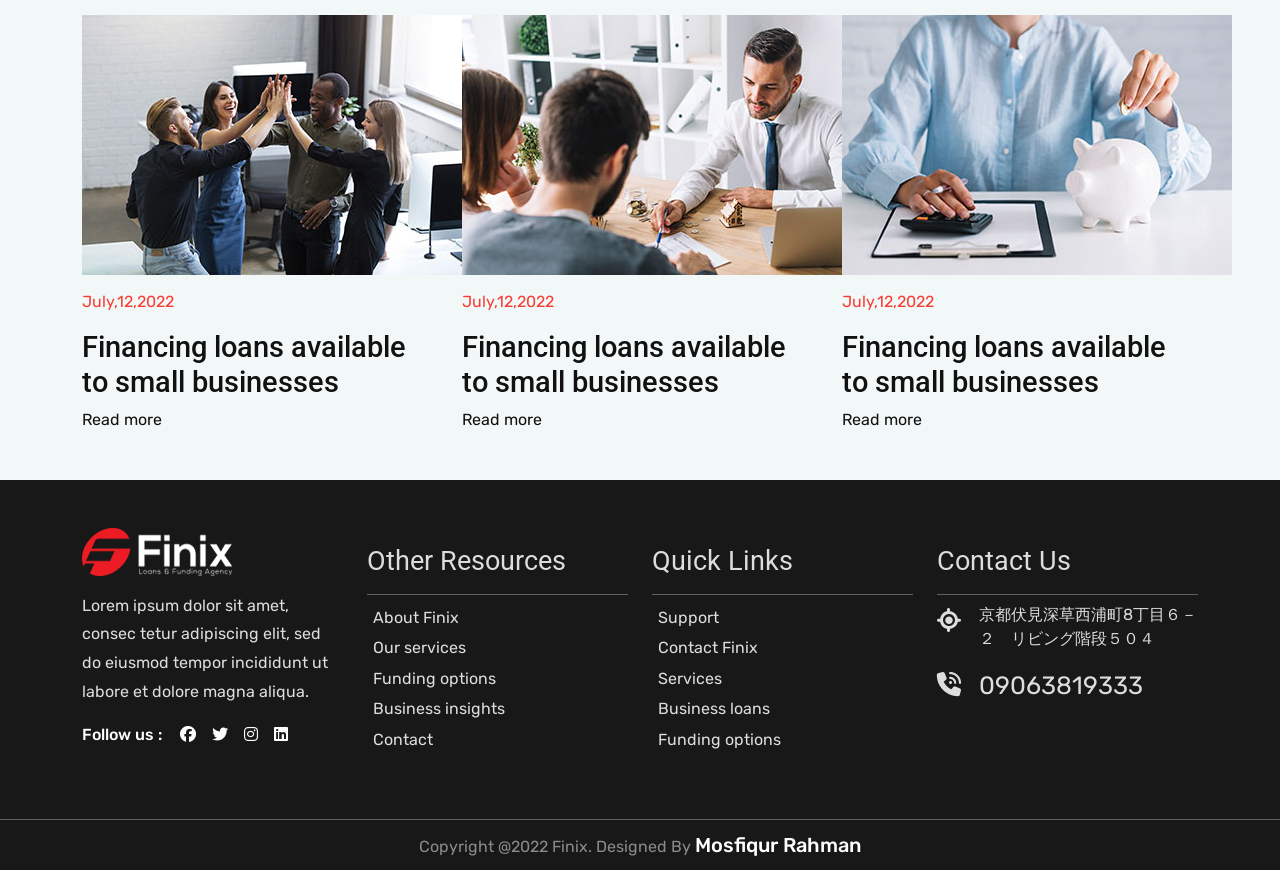
==== commit 470b7485: "small change" ====
--- a/index.html
+++ b/index.html
@@ -412,7 +412,7 @@
 
           <div class="col-lg-3">
             <div class="team-img">
-              <img class="team-photo-robel" src="./img/robel.jpg" alt="Robel">
+              <img class="team-photo-robel" src="./img/IMG-8774.jpg" alt="Robel">
               <div class="member-social">
                 <ul>
                   <li><a href="https://www.facebook.com/Mosfiqur69"><i class="fab fa-facebook"></i></a></li>
